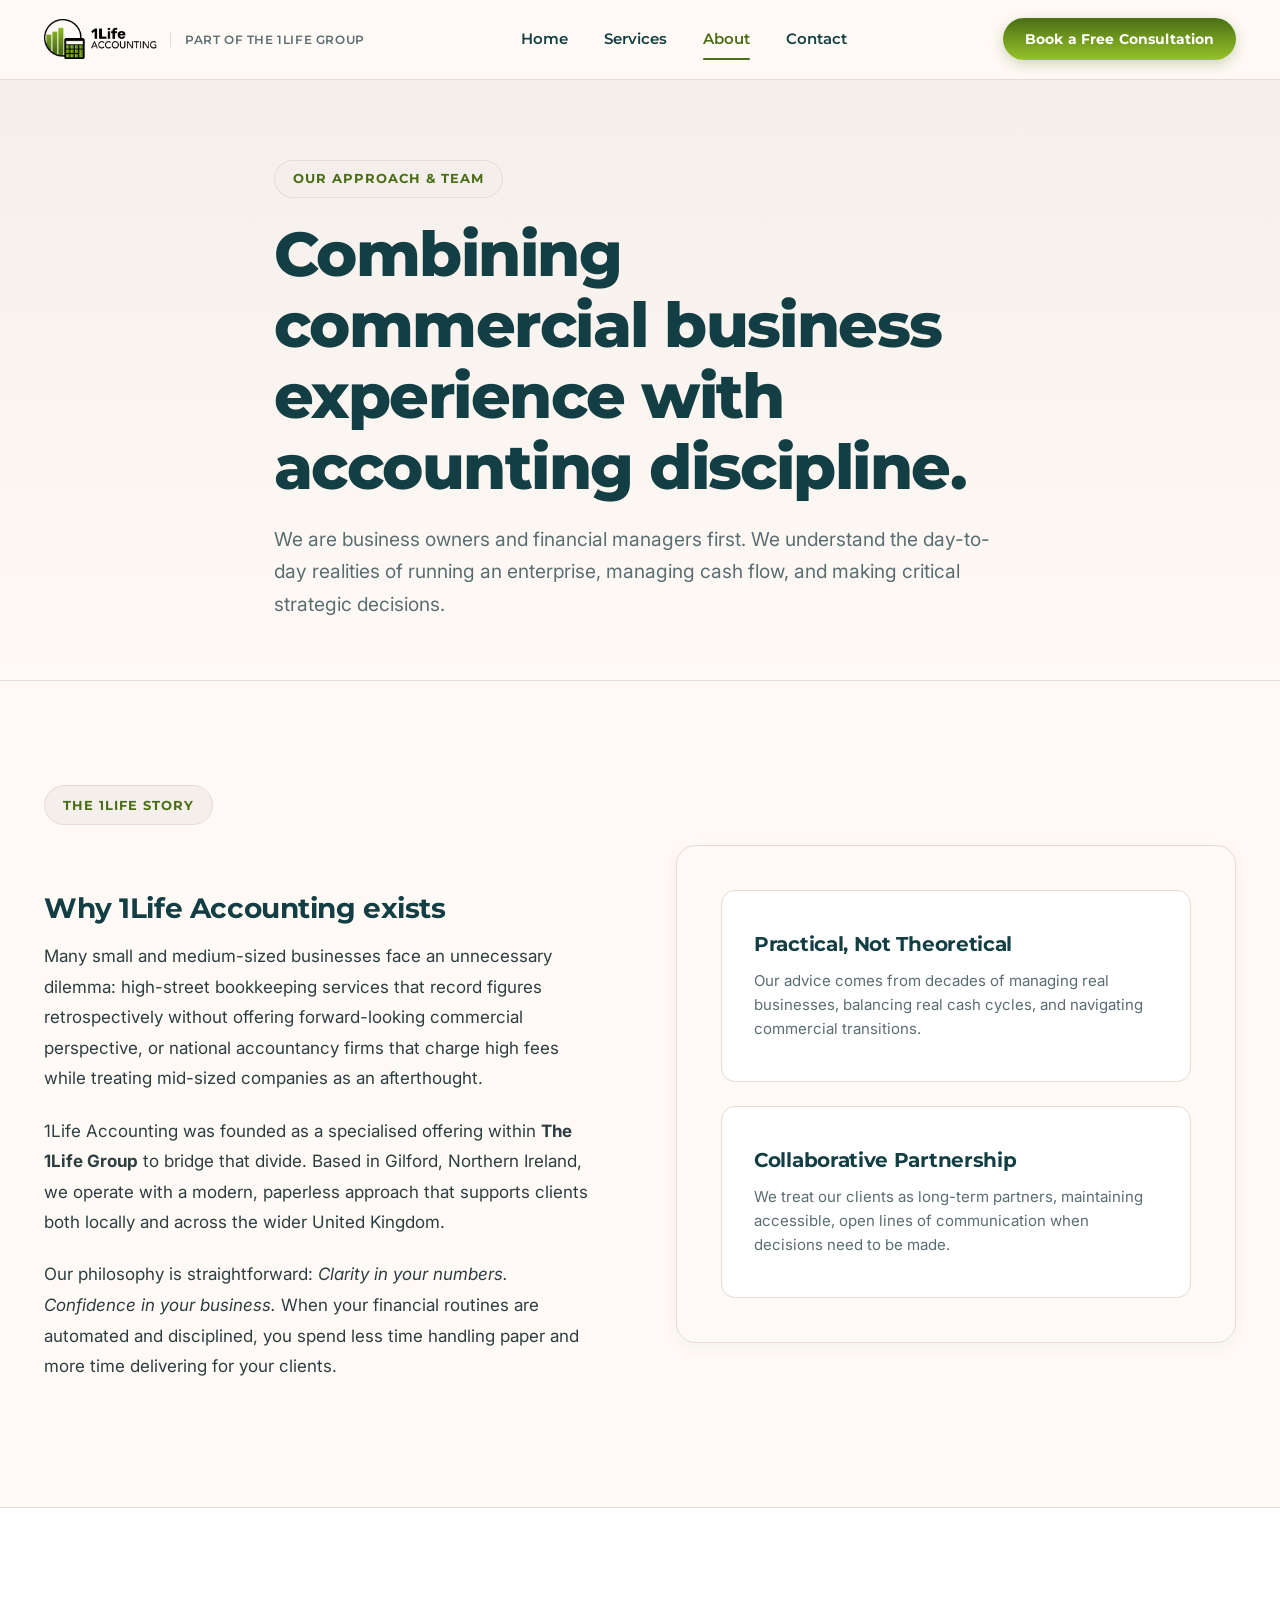
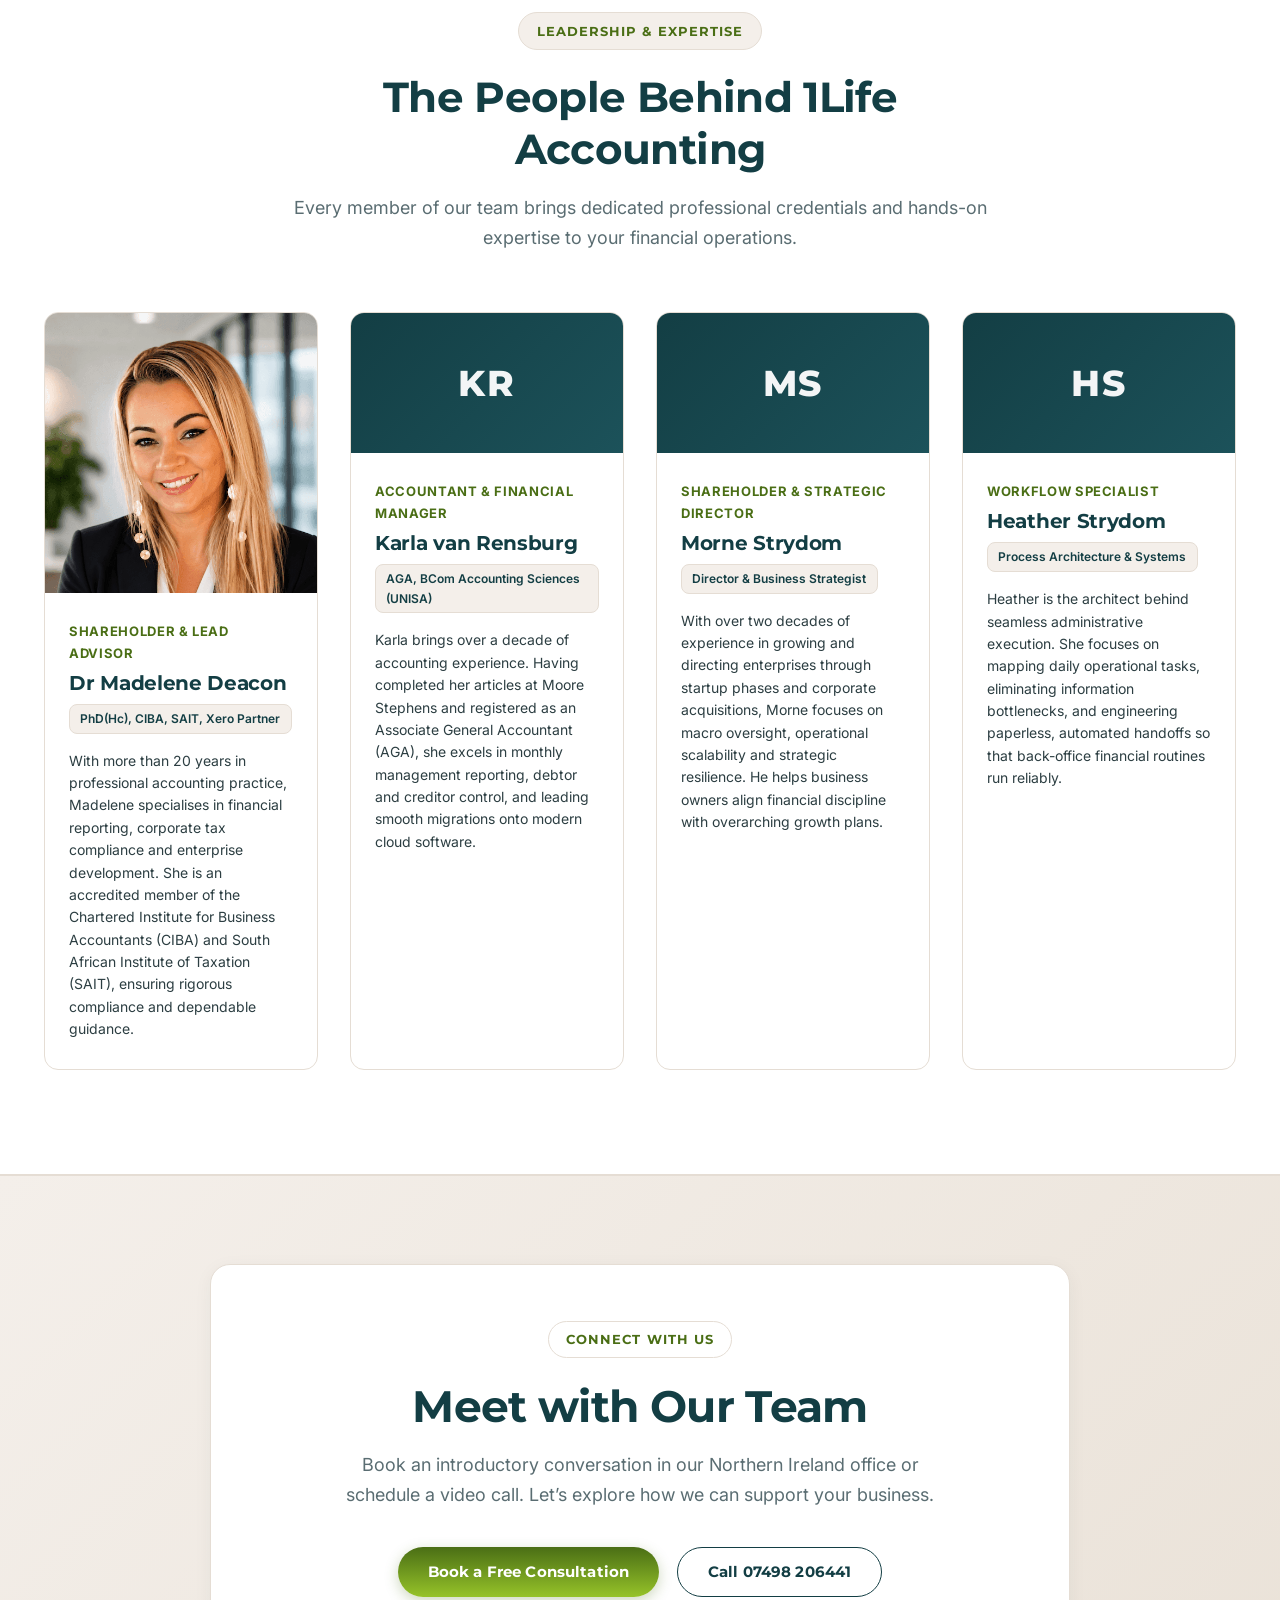
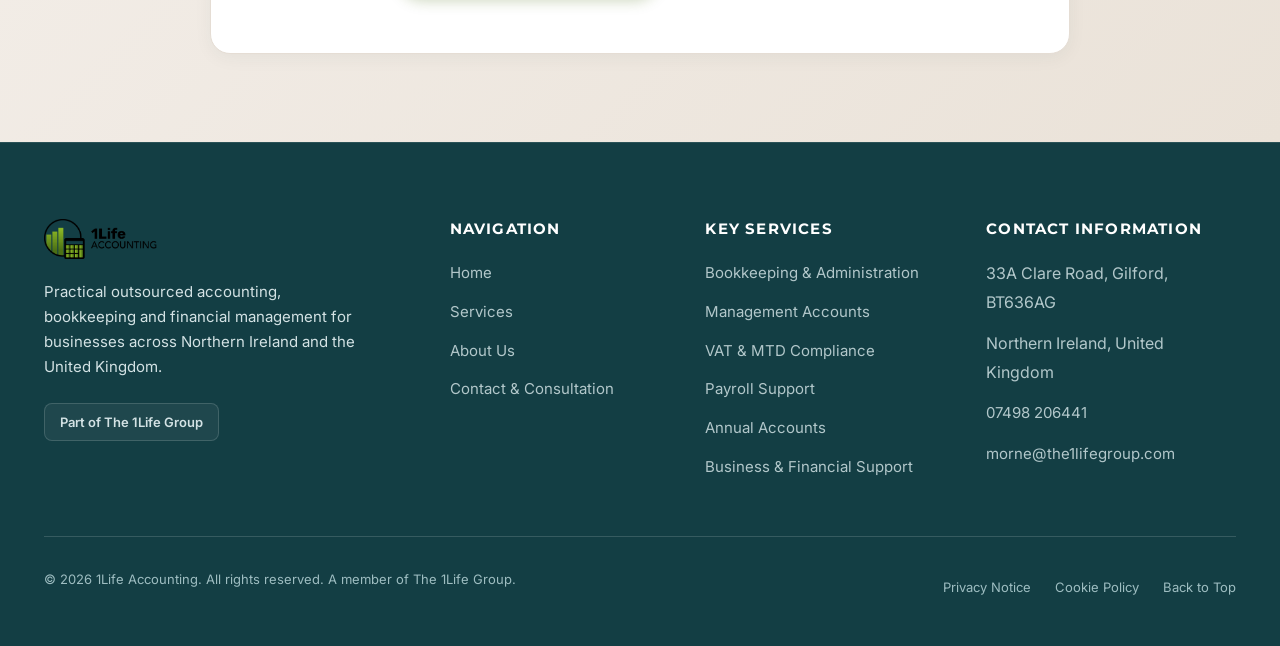
==== about/index.html @ 9b8c5480 "Align brand identity with The 1Life Group parent design Co-authored-by: rynomster <6912789+rynomster" ====
<!DOCTYPE html>
<html lang="en-GB">
<head>
  <meta charset="UTF-8">
  <meta name="viewport" content="width=device-width, initial-scale=1.0">
  <title>About Us | 1Life Accounting | Experienced UK Financial Advisors</title>
  <meta name="description" content="Meet the experienced team behind 1Life Accounting. Combining commercial leadership, rigorous accounting discipline, and workflow systems to help UK businesses thrive.">
  <link rel="canonical" href="https://1lifeaccounting.com/about/">

  <meta property="og:type" content="website">
  <meta property="og:url" content="https://1lifeaccounting.com/about/">
  <meta property="og:title" content="About Us | 1Life Accounting">
  <meta property="og:description" content="Meet the team combining practical commercial experience with disciplined accounting standards.">
  <meta property="og:image" content="https://1lifeaccounting.com/assets/images/logo.png">

  <link rel="preconnect" href="https://fonts.googleapis.com">
  <link rel="preconnect" href="https://fonts.gstatic.com" crossorigin>
  <link href="https://fonts.googleapis.com/css2?family=Inter:wght@400;500;600;700&family=Montserrat:wght@600;700;800&display=swap" rel="stylesheet">

  <link rel="stylesheet" href="../css/style.css">
  <link rel="icon" type="image/png" href="../assets/images/logo.png">
</head>
<body>

  <header class="site-header">
    <div class="container nav-container">
      <a href="../" class="brand-link" aria-label="1Life Accounting - Home">
        <img src="../assets/images/logo.png" alt="1Life Accounting Logo" class="brand-logo-img">
        <span class="brand-relationship">Part of The 1Life Group</span>
      </a>

      <nav class="nav-menu" id="primary-nav" aria-label="Main Navigation">
        <a href="../" class="nav-link">Home</a>
        <a href="../services/" class="nav-link">Services</a>
        <a href="./" class="nav-link active">About</a>
        <a href="../contact/" class="nav-link">Contact</a>
      </nav>

      <div class="nav-actions">
        <a href="../contact/" class="btn btn-primary btn-sm cta-track" data-cta="header-book">Book a Free Consultation</a>
        <button class="menu-toggle" id="menu-toggle" aria-label="Toggle navigation menu" aria-expanded="false" aria-controls="primary-nav">
          <svg fill="none" stroke="currentColor" viewBox="0 0 24 24" aria-hidden="true">
            <path stroke-linecap="round" stroke-linejoin="round" stroke-width="2" d="M4 6h16M4 12h16M4 18h16" />
          </svg>
        </button>
      </div>
    </div>
  </header>

  <main id="main-content">
    <section class="page-hero">
      <div class="container page-hero-content">
        <div class="eyebrow">Our Approach & Team</div>
        <h1>Combining commercial business experience with accounting discipline.</h1>
        <p>
          We are business owners and financial managers first. We understand the day-to-day realities of running an enterprise, managing cash flow, and making critical strategic decisions.
        </p>
      </div>
    </section>

    <!-- Narrative Section -->
    <section class="section">
      <div class="container">
        <div class="editorial-grid">
          <div class="prose">
            <div class="eyebrow">The 1Life Story</div>
            <h2>Why 1Life Accounting exists</h2>
            <p>
              Many small and medium-sized businesses face an unnecessary dilemma: high-street bookkeeping services that record figures retrospectively without offering forward-looking commercial perspective, or national accountancy firms that charge high fees while treating mid-sized companies as an afterthought.
            </p>
            <p>
              1Life Accounting was founded as a specialised offering within <strong>The 1Life Group</strong> to bridge that divide. Based in Gilford, Northern Ireland, we operate with a modern, paperless approach that supports clients both locally and across the wider United Kingdom.
            </p>
            <p>
              Our philosophy is straightforward: <em>Clarity in your numbers. Confidence in your business.</em> When your financial routines are automated and disciplined, you spend less time handling paper and more time delivering for your clients.
            </p>
          </div>

          <div class="editorial-visual">
            <div class="step-card" style="margin-bottom: 1.5rem;">
              <h3>Practical, Not Theoretical</h3>
              <p>Our advice comes from decades of managing real businesses, balancing real cash cycles, and navigating commercial transitions.</p>
            </div>
            <div class="step-card">
              <h3>Collaborative Partnership</h3>
              <p>We treat our clients as long-term partners, maintaining accessible, open lines of communication when decisions need to be made.</p>
            </div>
          </div>
        </div>
      </div>
    </section>

    <!-- Full Team Section -->
    <section class="section section-alt" id="team-full">
      <div class="container">
        <div class="section-header">
          <div class="eyebrow">Leadership & Expertise</div>
          <h2 class="section-title">The People Behind 1Life Accounting</h2>
          <p class="section-subtitle">
            Every member of our team brings dedicated professional credentials and hands-on expertise to your financial operations.
          </p>
        </div>

        <div class="team-grid-four">
          <!-- Madelene Deacon -->
          <div class="team-profile-card">
            <div class="team-image-container">
              <img src="../assets/images/madelene-deacon.png" alt="Dr Madelene Deacon portrait">
            </div>
            <div class="team-card-body">
              <span class="team-member-role">Shareholder & Lead Advisor</span>
              <h3 class="team-member-name">Dr Madelene Deacon</h3>
              <span class="team-member-creds">PhD(Hc), CIBA, SAIT, Xero Partner</span>
              <p class="team-member-bio">
                With more than 20 years in professional accounting practice, Madelene specialises in financial reporting, corporate tax compliance and enterprise development. She is an accredited member of the Chartered Institute for Business Accountants (CIBA) and South African Institute of Taxation (SAIT), ensuring rigorous compliance and dependable guidance.
              </p>
            </div>
          </div>

          <!-- Karla van Rensburg -->
          <div class="team-profile-card">
            <div class="team-text-avatar" aria-hidden="true">
              <span class="team-avatar-initials">KR</span>
            </div>
            <div class="team-card-body">
              <span class="team-member-role">Accountant & Financial Manager</span>
              <h3 class="team-member-name">Karla van Rensburg</h3>
              <span class="team-member-creds">AGA, BCom Accounting Sciences (UNISA)</span>
              <p class="team-member-bio">
                Karla brings over a decade of accounting experience. Having completed her articles at Moore Stephens and registered as an Associate General Accountant (AGA), she excels in monthly management reporting, debtor and creditor control, and leading smooth migrations onto modern cloud software.
              </p>
            </div>
          </div>

          <!-- Morne Strydom -->
          <div class="team-profile-card">
            <div class="team-text-avatar" aria-hidden="true">
              <span class="team-avatar-initials">MS</span>
            </div>
            <div class="team-card-body">
              <span class="team-member-role">Shareholder & Strategic Director</span>
              <h3 class="team-member-name">Morne Strydom</h3>
              <span class="team-member-creds">Director & Business Strategist</span>
              <p class="team-member-bio">
                With over two decades of experience in growing and directing enterprises through startup phases and corporate acquisitions, Morne focuses on macro oversight, operational scalability and strategic resilience. He helps business owners align financial discipline with overarching growth plans.
              </p>
            </div>
          </div>

          <!-- Heather Strydom -->
          <div class="team-profile-card">
            <div class="team-text-avatar" aria-hidden="true">
              <span class="team-avatar-initials">HS</span>
            </div>
            <div class="team-card-body">
              <span class="team-member-role">Workflow Specialist</span>
              <h3 class="team-member-name">Heather Strydom</h3>
              <span class="team-member-creds">Process Architecture & Systems</span>
              <p class="team-member-bio">
                Heather is the architect behind seamless administrative execution. She focuses on mapping daily operational tasks, eliminating information bottlenecks, and engineering paperless, automated handoffs so that back-office financial routines run reliably.
              </p>
            </div>
          </div>
        </div>
      </div>
    </section>

    <!-- Conversion Section -->
    <section class="conversion-section">
      <div class="container">
        <div class="conversion-box">
          <div class="eyebrow" style="background-color: var(--color-white);">Connect With Us</div>
          <h2>Meet with Our Team</h2>
          <p>Book an introductory conversation in our Northern Ireland office or schedule a video call. Let’s explore how we can support your business.</p>
          <div class="conversion-box-actions">
            <a href="../contact/" class="btn btn-primary cta-track" data-cta="about-page-book">Book a Free Consultation</a>
            <a href="tel:07498206441" class="btn btn-outline phone-track">Call 07498 206441</a>
          </div>
        </div>
      </div>
    </section>
  </main>

  <footer class="site-footer">
    <div class="container">
      <div class="footer-grid">
        <div class="footer-brand-col">
          <img src="../assets/images/logo.png" alt="1Life Accounting Logo">
          <p>Practical outsourced accounting, bookkeeping and financial management for businesses across Northern Ireland and the United Kingdom.</p>
          <span class="footer-group-badge">Part of The 1Life Group</span>
        </div>

        <div class="footer-col">
          <h4>Navigation</h4>
          <ul class="footer-nav-list">
            <li><a href="../">Home</a></li>
            <li><a href="../services/">Services</a></li>
            <li><a href="./">About Us</a></li>
            <li><a href="../contact/">Contact & Consultation</a></li>
          </ul>
        </div>

        <div class="footer-col">
          <h4>Key Services</h4>
          <ul class="footer-nav-list">
            <li><a href="../services/#bookkeeping">Bookkeeping & Administration</a></li>
            <li><a href="../services/#management-accounts">Management Accounts</a></li>
            <li><a href="../services/#vat">VAT & MTD Compliance</a></li>
            <li><a href="../services/#payroll">Payroll Support</a></li>
            <li><a href="../services/#annual-accounts">Annual Accounts</a></li>
            <li><a href="../services/#advisory">Business & Financial Support</a></li>
          </ul>
        </div>

        <div class="footer-col">
          <h4>Contact Information</h4>
          <ul class="footer-nav-list" style="line-height: 1.8;">
            <li>33A Clare Road, Gilford, BT636AG</li>
            <li>Northern Ireland, United Kingdom</li>
            <li><a href="tel:07498206441" class="phone-track">07498 206441</a></li>
            <li><a href="mailto:morne@the1lifegroup.com" class="email-track">morne@the1lifegroup.com</a></li>
          </ul>
        </div>
      </div>

      <div class="footer-bottom-bar">
        <p>&copy; <span id="current-year"></span> 1Life Accounting. All rights reserved. A member of The 1Life Group.</p>
        <div class="footer-bottom-links">
          <a href="../privacy/">Privacy Notice</a>
          <a href="../cookies/">Cookie Policy</a>
          <a href="#main-content">Back to Top</a>
        </div>
      </div>
    </div>
  </footer>

  <script src="../js/main.js"></script>
</body>
</html>
---- css/style.css ----
/* ==========================================================================
   1Life Accounting - Official Design System & Stylesheet
   Aligned with The 1Life Group (the1lifegroup.com) Brand Family
   Visual Adjectives: Professional / Spacious / Elegant / Contemporary
   ========================================================================== */

:root {
  /* Verified Design Tokens from The 1Life Group Brand System */
  --color-deep-teal: #133E44;
  --color-primary-dark: #133E44;
  --color-green-dark: #4A6E15;
  --color-green-mid: #7A9931;
  --color-green-light: #96C329;
  --color-gold: #D49D4C;
  --color-cream: #FFFAF5;
  --color-cream-soft: #F4EFEA;
  --color-surface-white: #FFFFFF;
  --color-ink: #1A2E33;
  --color-text: #2C3E42;
  --color-muted: #5A6D72;
  --color-border: #E5DDD4;
  --color-border-dark: rgba(255, 255, 255, 0.15);
  --color-error: #B91C1C;

  /* Backward Compatibility Aliases */
  --color-primary: #133E44;
  --color-primary-hover: #0E2E33;
  --color-soft: #F4EFEA;
  --color-page: #FFFAF5;
  --color-white: #FFFFFF;

  /* Primary Button Gradient Tokens */
  --btn-grad-start: #4A6E15;
  --btn-grad-end: #96C329;
  --btn-grad-hover-start: #557E18;
  --btn-grad-hover-end: #A3D42C;

  /* Typography */
  --font-heading: 'Montserrat', -apple-system, BlinkMacSystemFont, "Segoe UI", Roboto, Helvetica, Arial, sans-serif;
  --font-body: 'Inter', -apple-system, BlinkMacSystemFont, "Segoe UI", Roboto, Helvetica, Arial, sans-serif;
  --font-editorial: 'Libre Baskerville', Georgia, serif;

  /* Sizing and Radii */
  --radius-sm: 8px;
  --radius-md: 14px;
  --radius-lg: 20px;
  --radius-pill: 30px;
  --radius-full: 9999px;

  /* Shadows (Restrained, elegant, non-SaaS) */
  --shadow-subtle: 0 2px 8px rgba(19, 62, 68, 0.04);
  --shadow-card: 0 4px 18px rgba(19, 62, 68, 0.05);
  --shadow-hover: 0 8px 24px rgba(19, 62, 68, 0.09);
  --shadow-btn: 0 4px 14px rgba(74, 110, 21, 0.28);
  --shadow-btn-hover: 0 6px 18px rgba(74, 110, 21, 0.38);

  /* Transitions */
  --transition-fast: 0.18s cubic-bezier(0.16, 1, 0.3, 1);
  --transition-normal: 0.28s cubic-bezier(0.16, 1, 0.3, 1);

  --container-max: 1240px;
}

/* ==========================================================================
   Reset & Base Elements
   ========================================================================== */

*, *::before, *::after {
  box-sizing: border-box;
  margin: 0;
  padding: 0;
}

html {
  font-family: var(--font-body);
  font-size: 16px;
  line-height: 1.65;
  color: var(--color-text);
  background-color: var(--color-cream);
  scroll-behavior: smooth;
  -webkit-font-smoothing: antialiased;
  -moz-osx-font-smoothing: grayscale;
}

@media (prefers-reduced-motion: reduce) {
  html {
    scroll-behavior: auto;
  }
  *, *::before, *::after {
    animation-duration: 0.01ms !important;
    animation-iteration-count: 1 !important;
    transition-duration: 0.01ms !important;
    scroll-behavior: auto !important;
  }
}

body {
  min-height: 100vh;
  display: flex;
  flex-direction: column;
  background-color: var(--color-cream);
  color: var(--color-text);
}

main {
  flex: 1 0 auto;
}

img {
  max-width: 100%;
  height: auto;
  display: block;
}

a {
  color: var(--color-deep-teal);
  text-decoration: none;
  transition: color var(--transition-fast), border-color var(--transition-fast);
}

a:hover {
  color: var(--color-green-dark);
}

a:focus-visible, button:focus-visible, input:focus-visible, textarea:focus-visible, select:focus-visible {
  outline: 3px solid var(--color-green-dark);
  outline-offset: 2px;
}

ul {
  list-style: none;
}

button, input, textarea, select {
  font-family: inherit;
  font-size: inherit;
  color: inherit;
}

.container {
  width: 100%;
  max-width: var(--container-max);
  margin-left: auto;
  margin-right: auto;
  padding-left: 1.5rem;
  padding-right: 1.5rem;
}

/* ==========================================================================
   Typography Hierarchy
   ========================================================================== */

h1, h2, h3, h4, h5, h6 {
  font-family: var(--font-heading);
  color: var(--color-deep-teal);
  font-weight: 700;
  line-height: 1.25;
  letter-spacing: -0.015em;
}

h1 {
  font-size: clamp(2.5rem, 5vw, 3.85rem);
  font-weight: 800;
  line-height: 1.15;
  letter-spacing: -0.025em;
}

h2 {
  font-size: clamp(1.85rem, 3.5vw, 2.65rem);
  line-height: 1.22;
}

h3 {
  font-size: 1.35rem;
  line-height: 1.3;
}

h4 {
  font-size: 1.125rem;
  line-height: 1.35;
}

p {
  margin-bottom: 1rem;
}

p:last-child {
  margin-bottom: 0;
}

.eyebrow {
  display: inline-flex;
  align-items: center;
  gap: 0.5rem;
  font-family: var(--font-heading);
  font-size: 0.8125rem;
  font-weight: 700;
  text-transform: uppercase;
  letter-spacing: 0.08em;
  color: var(--color-green-dark);
  background: var(--color-cream-soft);
  border: 1px solid var(--color-border);
  padding: 0.45rem 1.1rem;
  border-radius: var(--radius-full);
  margin-bottom: 1.35rem;
}

.section-header {
  text-align: center;
  max-width: 740px;
  margin: 0 auto 3.75rem;
}

.section-title {
  margin-bottom: 1.1rem;
}

.section-subtitle {
  font-size: 1.125rem;
  color: var(--color-muted);
  line-height: 1.65;
}

/* ==========================================================================
   Buttons & Interactive Elements (Parent Brand Treatment)
   ========================================================================== */

.btn {
  display: inline-flex;
  align-items: center;
  justify-content: center;
  gap: 0.65rem;
  font-family: var(--font-heading);
  font-weight: 700;
  font-size: 0.9375rem;
  letter-spacing: 0.01em;
  padding: 0.875rem 1.85rem;
  border-radius: var(--radius-pill);
  transition: all var(--transition-fast);
  cursor: pointer;
  border: 1.5px solid transparent;
  white-space: nowrap;
  text-decoration: none;
  min-height: 50px;
  line-height: 1;
}

/* Primary Brand Button: 1Life Signature Green Gradient Pill */
.btn-primary {
  background: linear-gradient(180deg, var(--btn-grad-start) 0%, var(--btn-grad-end) 100%);
  color: var(--color-surface-white);
  border: none;
  box-shadow: var(--shadow-btn);
}

.btn-primary:hover {
  background: linear-gradient(180deg, var(--btn-grad-hover-start) 0%, var(--btn-grad-hover-end) 100%);
  color: var(--color-surface-white);
  transform: translateY(-2px);
  box-shadow: var(--shadow-btn-hover);
}

.btn-primary:active {
  transform: translateY(0);
}

/* Secondary / Outline Button */
.btn-outline {
  background-color: transparent;
  color: var(--color-deep-teal);
  border-color: var(--color-deep-teal);
}

.btn-outline:hover {
  background-color: var(--color-deep-teal);
  color: var(--color-surface-white);
  border-color: var(--color-deep-teal);
  transform: translateY(-2px);
  box-shadow: var(--shadow-subtle);
}

.btn-sm {
  padding: 0.6rem 1.35rem;
  font-size: 0.875rem;
  min-height: 42px;
}

/* Button groups spacing rule (Ensures no touching buttons desktop/mobile) */
.hero-actions, .conversion-box-actions, .cta-actions {
  display: flex;
  align-items: center;
  gap: 1.15rem;
  flex-wrap: wrap;
}

@media (max-width: 480px) {
  .hero-actions, .conversion-box-actions, .cta-actions {
    flex-direction: column;
    align-items: stretch;
    gap: 0.85rem;
  }
  .btn {
    width: 100%;
    text-align: center;
  }
}

/* ==========================================================================
   Site Header & Navigation
   ========================================================================== */

.site-header {
  position: sticky;
  top: 0;
  z-index: 1000;
  background-color: rgba(255, 250, 245, 0.95);
  backdrop-filter: blur(12px);
  -webkit-backdrop-filter: blur(12px);
  border-bottom: 1px solid var(--color-border);
  padding: 1.15rem 0;
  transition: padding var(--transition-fast), box-shadow var(--transition-fast);
}

.site-header.scrolled {
  padding: 0.85rem 0;
  box-shadow: 0 4px 20px rgba(19, 62, 68, 0.06);
}

.nav-container {
  display: flex;
  align-items: center;
  justify-content: space-between;
  gap: 2rem;
}

.brand-link {
  display: flex;
  align-items: center;
  gap: 0.85rem;
  text-decoration: none;
  flex-shrink: 0;
}

.brand-logo-img {
  height: 40px;
  width: auto;
}

.brand-relationship {
  font-family: var(--font-heading);
  font-size: 0.75rem;
  font-weight: 600;
  color: var(--color-muted);
  border-left: 1px solid var(--color-border);
  padding-left: 0.85rem;
  line-height: 1.25;
  text-transform: uppercase;
  letter-spacing: 0.05em;
}

@media (max-width: 520px) {
  .brand-relationship {
    display: none;
  }
}

.nav-menu {
  display: flex;
  align-items: center;
  gap: 2.25rem;
}

.nav-link {
  font-family: var(--font-heading);
  font-size: 0.9375rem;
  font-weight: 600;
  color: var(--color-deep-teal);
  padding: 0.25rem 0;
  position: relative;
  transition: color var(--transition-fast);
}

.nav-link:hover, .nav-link.active {
  color: var(--color-green-dark);
}

.nav-link.active::after {
  content: "";
  position: absolute;
  bottom: -4px;
  left: 0;
  right: 0;
  height: 2px;
  background-color: var(--color-green-dark);
  border-radius: 2px;
}

.nav-actions {
  display: flex;
  align-items: center;
  gap: 1.25rem;
}

.menu-toggle {
  display: none;
  background: none;
  border: 1px solid var(--color-border);
  border-radius: var(--radius-sm);
  padding: 0.5rem;
  cursor: pointer;
  color: var(--color-deep-teal);
  min-height: 44px;
  min-width: 44px;
  align-items: center;
  justify-content: center;
}

.menu-toggle svg {
  width: 24px;
  height: 24px;
  display: block;
}

/* Mobile Nav Drawer */
@media (max-width: 860px) {
  .menu-toggle {
    display: flex;
  }
  .nav-menu {
    position: fixed;
    top: 75px;
    left: 0;
    right: 0;
    background-color: var(--color-surface-white);
    border-bottom: 1px solid var(--color-border);
    flex-direction: column;
    padding: 2rem 1.5rem;
    gap: 1.5rem;
    align-items: flex-start;
    box-shadow: 0 10px 30px rgba(19, 62, 68, 0.1);
    transform: translateY(-130%);
    opacity: 0;
    visibility: hidden;
    transition: transform var(--transition-normal), opacity var(--transition-normal), visibility var(--transition-normal);
  }
  .nav-menu.open {
    transform: translateY(0);
    opacity: 1;
    visibility: visible;
  }
  .nav-link {
    font-size: 1.125rem;
    width: 100%;
    padding: 0.5rem 0;
  }
}

/* ==========================================================================
   Hero Section (Spacious, Elegant, The 1Life Group Inspired)
   ========================================================================== */

.hero-section {
  padding: 5.5rem 0 5rem;
  background: linear-gradient(180deg, var(--color-cream-soft) 0%, var(--color-cream) 100%);
  border-bottom: 1px solid var(--color-border);
}

.hero-grid {
  display: grid;
  grid-template-columns: 1.15fr 0.85fr;
  gap: 4.5rem;
  align-items: center;
}

.hero-content {
  max-width: 620px;
}

.hero-title {
  margin-bottom: 1.35rem;
}

.hero-intro {
  font-size: 1.2rem;
  color: var(--color-text);
  line-height: 1.7;
  margin-bottom: 2.25rem;
}

.hero-actions {
  margin-bottom: 2.5rem;
}

.hero-reassurance {
  display: flex;
  align-items: center;
  gap: 1.75rem;
  flex-wrap: wrap;
  padding-top: 1.75rem;
  border-top: 1px solid var(--color-border);
}

.reassurance-item {
  display: flex;
  align-items: center;
  gap: 0.55rem;
  font-size: 0.875rem;
  color: var(--color-muted);
  font-weight: 600;
}

.reassurance-item svg {
  width: 18px;
  height: 18px;
  color: var(--color-green-dark);
  flex-shrink: 0;
}

.hero-media-wrapper {
  position: relative;
}

.hero-card {
  background: var(--color-surface-white);
  border: 1px solid var(--color-border);
  border-radius: var(--radius-lg);
  padding: 2.25rem;
  box-shadow: var(--shadow-card);
  position: relative;
  overflow: hidden;
}

.hero-media-image {
  width: 100%;
  height: 250px;
  object-fit: cover;
  border-radius: var(--radius-md);
  margin-bottom: 1.75rem;
}

.hero-card-summary {
  display: flex;
  flex-direction: column;
  gap: 1rem;
}

.hero-card-summary h3 {
  font-size: 1.25rem;
  color: var(--color-deep-teal);
}

.hero-card-summary p {
  font-size: 0.9375rem;
  color: var(--color-muted);
  line-height: 1.6;
}

.hero-card-badge {
  display: flex;
  align-items: center;
  gap: 0.85rem;
  padding-top: 1.25rem;
  border-top: 1px solid var(--color-border);
}

.hero-card-badge img {
  height: 38px;
  width: auto;
}

.hero-card-badge span {
  font-size: 0.8125rem;
  color: var(--color-muted);
  font-weight: 600;
}

@media (max-width: 980px) {
  .hero-grid {
    grid-template-columns: 1fr;
    gap: 3rem;
  }
  .hero-content {
    max-width: 100%;
  }
}

/* ==========================================================================
   Trust & Positioning Strip
   ========================================================================== */

.trust-strip {
  padding: 3.25rem 0;
  background-color: var(--color-surface-white);
  border-bottom: 1px solid var(--color-border);
}

.trust-grid {
  display: grid;
  grid-template-columns: repeat(4, 1fr);
  gap: 2.25rem;
}

.trust-pillar {
  display: flex;
  flex-direction: column;
  gap: 0.5rem;
}

.pillar-icon {
  width: 44px;
  height: 44px;
  border-radius: var(--radius-md);
  background-color: var(--color-cream-soft);
  color: var(--color-green-dark);
  display: flex;
  align-items: center;
  justify-content: center;
  margin-bottom: 0.5rem;
  border: 1px solid var(--color-border);
}

.pillar-icon svg {
  width: 22px;
  height: 22px;
}

.trust-pillar h3 {
  font-size: 1.0625rem;
  color: var(--color-deep-teal);
}

.trust-pillar p {
  font-size: 0.875rem;
  color: var(--color-muted);
  line-height: 1.55;
}

@media (max-width: 860px) {
  .trust-grid {
    grid-template-columns: repeat(2, 1fr);
    gap: 2rem 1.5rem;
  }
}

@media (max-width: 520px) {
  .trust-grid {
    grid-template-columns: 1fr;
  }
}

/* ==========================================================================
   Sections Layout & Structure
   ========================================================================== */

.section {
  padding: 6.5rem 0;
}

.section-alt {
  background-color: var(--color-surface-white);
  border-top: 1px solid var(--color-border);
  border-bottom: 1px solid var(--color-border);
}

/* ==========================================================================
   Services Grid
   ========================================================================== */

.services-grid-six {
  display: grid;
  grid-template-columns: repeat(3, 1fr);
  gap: 2.25rem;
  margin-bottom: 3.5rem;
}

.service-box {
  background: var(--color-surface-white);
  border: 1px solid var(--color-border);
  border-radius: var(--radius-md);
  padding: 2.5rem 2.25rem;
  display: flex;
  flex-direction: column;
  transition: transform var(--transition-fast), box-shadow var(--transition-fast), border-color var(--transition-fast);
}

.service-box:hover {
  transform: translateY(-3px);
  box-shadow: var(--shadow-hover);
  border-color: var(--color-green-mid);
}

.service-icon-wrap {
  width: 50px;
  height: 50px;
  border-radius: 12px;
  background-color: var(--color-cream-soft);
  color: var(--color-green-dark);
  border: 1px solid var(--color-border);
  display: flex;
  align-items: center;
  justify-content: center;
  margin-bottom: 1.5rem;
  transition: background-color var(--transition-fast), color var(--transition-fast);
}

.service-box:hover .service-icon-wrap {
  background-color: var(--color-deep-teal);
  color: var(--color-surface-white);
  border-color: var(--color-deep-teal);
}

.service-icon-wrap svg {
  width: 24px;
  height: 24px;
}

.service-box h3 {
  font-size: 1.25rem;
  margin-bottom: 0.85rem;
}

.service-box p {
  font-size: 0.9375rem;
  color: var(--color-muted);
  line-height: 1.6;
  margin-bottom: 1.35rem;
  flex-grow: 1;
}

.service-box-features {
  border-top: 1px solid var(--color-border);
  padding-top: 1.25rem;
  display: flex;
  flex-direction: column;
  gap: 0.65rem;
}

.service-box-features li {
  display: flex;
  align-items: center;
  gap: 0.65rem;
  font-size: 0.875rem;
  color: var(--color-text);
}

.service-box-features svg {
  width: 16px;
  height: 16px;
  color: var(--color-green-dark);
  flex-shrink: 0;
}

.section-cta-wrap {
  text-align: center;
  margin-top: 2.25rem;
}

@media (max-width: 980px) {
  .services-grid-six {
    grid-template-columns: repeat(2, 1fr);
  }
}

@media (max-width: 640px) {
  .services-grid-six {
    grid-template-columns: 1fr;
  }
}

/* ==========================================================================
   Editorial Feature: A Practical Human Difference
   ========================================================================== */

.editorial-section {
  padding: 6.5rem 0;
  background-color: var(--color-surface-white);
  border-top: 1px solid var(--color-border);
  border-bottom: 1px solid var(--color-border);
}

.editorial-grid {
  display: grid;
  grid-template-columns: 1fr 1fr;
  gap: 4.5rem;
  align-items: center;
}

.editorial-content h2 {
  margin-bottom: 1.5rem;
}

.editorial-content p {
  font-size: 1.0625rem;
  line-height: 1.7;
  color: var(--color-text);
  margin-bottom: 1.5rem;
}

.editorial-callout {
  background-color: var(--color-cream-soft);
  border-left: 4px solid var(--color-green-dark);
  padding: 1.5rem 1.75rem;
  border-radius: 0 var(--radius-sm) var(--radius-sm) 0;
  margin-top: 2rem;
}

.editorial-callout p {
  font-size: 0.95rem;
  color: var(--color-deep-teal);
  font-weight: 500;
  margin-bottom: 0;
}

.editorial-visual {
  background: var(--color-cream);
  border: 1px solid var(--color-border);
  border-radius: var(--radius-lg);
  padding: 2.75rem;
  box-shadow: var(--shadow-card);
}

.editorial-visual-list {
  display: flex;
  flex-direction: column;
  gap: 1.75rem;
}

.editorial-item {
  display: flex;
  align-items: flex-start;
  gap: 1.35rem;
}

.editorial-item-icon {
  width: 44px;
  height: 44px;
  border-radius: var(--radius-sm);
  background-color: var(--color-surface-white);
  border: 1px solid var(--color-border);
  color: var(--color-green-dark);
  display: flex;
  align-items: center;
  justify-content: center;
  flex-shrink: 0;
}

.editorial-item-icon svg {
  width: 22px;
  height: 22px;
}

.editorial-item-text h4 {
  font-size: 1.125rem;
  margin-bottom: 0.35rem;
  color: var(--color-deep-teal);
}

.editorial-item-text p {
  font-size: 0.875rem;
  color: var(--color-muted);
  line-height: 1.55;
}

@media (max-width: 900px) {
  .editorial-grid {
    grid-template-columns: 1fr;
    gap: 3rem;
  }
}

/* ==========================================================================
   Three-Step Process Section
   ========================================================================== */

.process-steps-grid {
  display: grid;
  grid-template-columns: repeat(3, 1fr);
  gap: 2.5rem;
  position: relative;
}

.step-card {
  background-color: var(--color-surface-white);
  border: 1px solid var(--color-border);
  border-radius: var(--radius-md);
  padding: 2.5rem 2rem;
  position: relative;
  transition: transform var(--transition-fast), box-shadow var(--transition-fast);
}

.step-card:hover {
  transform: translateY(-3px);
  box-shadow: var(--shadow-card);
}

.step-badge {
  font-family: var(--font-heading);
  font-size: 0.875rem;
  font-weight: 800;
  color: var(--color-surface-white);
  background: linear-gradient(180deg, var(--btn-grad-start) 0%, var(--btn-grad-end) 100%);
  width: 38px;
  height: 38px;
  border-radius: var(--radius-sm);
  display: flex;
  align-items: center;
  justify-content: center;
  margin-bottom: 1.5rem;
}

.step-card h3 {
  font-size: 1.25rem;
  margin-bottom: 0.75rem;
}

.step-card p {
  font-size: 0.9375rem;
  color: var(--color-muted);
  line-height: 1.6;
}

@media (max-width: 860px) {
  .process-steps-grid {
    grid-template-columns: 1fr;
    gap: 1.75rem;
  }
}

/* ==========================================================================
   Transparent Pricing Introduction
   ========================================================================== */

.pricing-panel {
  background: var(--color-surface-white);
  border: 1px solid var(--color-border);
  border-radius: var(--radius-lg);
  padding: 3.5rem;
  box-shadow: var(--shadow-card);
  display: grid;
  grid-template-columns: 1.2fr 0.8fr;
  gap: 3.5rem;
  align-items: center;
}

.pricing-panel-content h3 {
  font-size: 2.1rem;
  margin-bottom: 1rem;
}

.pricing-panel-content p {
  font-size: 1.0625rem;
  color: var(--color-text);
  line-height: 1.7;
  margin-bottom: 1.5rem;
}

.pricing-scope-points {
  display: flex;
  flex-direction: column;
  gap: 0.75rem;
  margin-bottom: 2rem;
}

.pricing-scope-points li {
  display: flex;
  align-items: center;
  gap: 0.75rem;
  font-size: 0.9375rem;
  color: var(--color-deep-teal);
}

.pricing-scope-points svg {
  width: 18px;
  height: 18px;
  color: var(--color-green-dark);
  flex-shrink: 0;
}

.pricing-quote-box {
  background-color: var(--color-cream-soft);
  border: 1px solid var(--color-border);
  border-radius: var(--radius-md);
  padding: 2.5rem 2rem;
  text-align: center;
}

.quote-label {
  font-size: 0.8125rem;
  font-weight: 700;
  text-transform: uppercase;
  letter-spacing: 0.08em;
  color: var(--color-green-dark);
  margin-bottom: 0.5rem;
}

.quote-amount {
  font-family: var(--font-heading);
  font-size: 3.25rem;
  font-weight: 800;
  color: var(--color-deep-teal);
  line-height: 1.1;
  margin-bottom: 0.5rem;
}

.quote-amount span {
  font-size: 1.25rem;
  font-weight: 500;
  color: var(--color-muted);
}

.quote-qualifier {
  font-size: 0.875rem;
  color: var(--color-muted);
  line-height: 1.5;
  margin-bottom: 1.75rem;
}

@media (max-width: 900px) {
  .pricing-panel {
    grid-template-columns: 1fr;
    padding: 2.5rem 1.75rem;
    gap: 2.5rem;
  }
}

/* ==========================================================================
   Meet the Team Section & Unverified Dignified Text Cards
   ========================================================================== */

.team-grid-four {
  display: grid;
  grid-template-columns: repeat(4, 1fr);
  gap: 2rem;
}

.team-profile-card {
  background: var(--color-surface-white);
  border: 1px solid var(--color-border);
  border-radius: var(--radius-md);
  overflow: hidden;
  display: flex;
  flex-direction: column;
  transition: transform var(--transition-fast), box-shadow var(--transition-fast);
}

.team-profile-card:hover {
  transform: translateY(-4px);
  box-shadow: var(--shadow-card);
}

.team-image-container {
  width: 100%;
  height: 280px;
  background-color: var(--color-cream-soft);
  overflow: hidden;
}

.team-image-container img {
  width: 100%;
  height: 100%;
  object-fit: cover;
  object-position: top center;
  transition: transform 0.4s ease;
}

.team-profile-card:hover .team-image-container img {
  transform: scale(1.03);
}

/* Dignified text-only profile header when photo is unverified */
.team-text-avatar {
  width: 100%;
  height: 140px;
  background: linear-gradient(135deg, var(--color-deep-teal) 0%, #1c525a 100%);
  display: flex;
  align-items: center;
  justify-content: center;
}

.team-avatar-initials {
  font-family: var(--font-heading);
  font-size: 2.25rem;
  font-weight: 800;
  color: var(--color-surface-white);
  letter-spacing: 0.05em;
  opacity: 0.95;
}

.team-card-body {
  padding: 1.75rem 1.5rem;
  display: flex;
  flex-direction: column;
  flex-grow: 1;
}

.team-member-role {
  font-size: 0.8125rem;
  font-weight: 700;
  color: var(--color-green-dark);
  text-transform: uppercase;
  letter-spacing: 0.05em;
  margin-bottom: 0.35rem;
}

.team-member-name {
  font-size: 1.25rem;
  color: var(--color-deep-teal);
  margin-bottom: 0.5rem;
}

.team-member-creds {
  display: inline-block;
  font-size: 0.75rem;
  font-weight: 600;
  color: var(--color-deep-teal);
  background-color: var(--color-cream-soft);
  border: 1px solid var(--color-border);
  padding: 0.25rem 0.65rem;
  border-radius: var(--radius-sm);
  margin-bottom: 1rem;
  align-self: flex-start;
}

.team-member-bio {
  font-size: 0.875rem;
  color: var(--color-text);
  line-height: 1.6;
}

@media (max-width: 1040px) {
  .team-grid-four {
    grid-template-columns: repeat(2, 1fr);
  }
}

@media (max-width: 580px) {
  .team-grid-four {
    grid-template-columns: 1fr;
  }
}

/* ==========================================================================
   FAQ Section
   ========================================================================== */

.faq-wrapper {
  max-width: 820px;
  margin: 0 auto;
  display: flex;
  flex-direction: column;
  gap: 1.25rem;
}

.faq-item {
  background-color: var(--color-surface-white);
  border: 1px solid var(--color-border);
  border-radius: var(--radius-md);
  overflow: hidden;
  transition: border-color var(--transition-fast);
}

.faq-item:hover {
  border-color: var(--color-green-mid);
}

.faq-trigger {
  width: 100%;
  display: flex;
  align-items: center;
  justify-content: space-between;
  gap: 1rem;
  padding: 1.35rem 1.75rem;
  background: none;
  border: none;
  cursor: pointer;
  text-align: left;
  font-family: var(--font-heading);
  font-size: 1.0625rem;
  font-weight: 700;
  color: var(--color-deep-teal);
}

.faq-trigger svg {
  width: 20px;
  height: 20px;
  color: var(--color-muted);
  transition: transform var(--transition-fast);
  flex-shrink: 0;
}

.faq-item.open .faq-trigger svg {
  transform: rotate(180deg);
  color: var(--color-green-dark);
}

.faq-content {
  padding: 0 1.75rem 1.5rem;
  font-size: 0.9375rem;
  color: var(--color-text);
  line-height: 1.7;
  display: none;
}

.faq-item.open .faq-content {
  display: block;
}

/* ==========================================================================
   Final Conversion Section
   ========================================================================== */

.conversion-section {
  padding: 5.5rem 0;
  background: linear-gradient(135deg, var(--color-cream-soft) 0%, #EAE2D8 100%);
  border-top: 1px solid var(--color-border);
}

.conversion-box {
  background-color: var(--color-surface-white);
  border: 1px solid var(--color-border);
  border-radius: var(--radius-lg);
  padding: 3.5rem;
  text-align: center;
  max-width: 860px;
  margin: 0 auto;
  box-shadow: var(--shadow-card);
}

.conversion-box h2 {
  font-size: clamp(2rem, 3.5vw, 2.75rem);
  margin-bottom: 1rem;
}

.conversion-box p {
  font-size: 1.125rem;
  color: var(--color-muted);
  max-width: 600px;
  margin: 0 auto 2.25rem;
  line-height: 1.7;
}

.conversion-box-actions {
  justify-content: center;
}

@media (max-width: 640px) {
  .conversion-box {
    padding: 2.5rem 1.5rem;
  }
}

/* ==========================================================================
   Contact & Booking Page Forms
   ========================================================================== */

.contact-layout {
  display: grid;
  grid-template-columns: 1fr 1.25fr;
  gap: 4rem;
  align-items: flex-start;
}

.contact-info-card {
  background-color: var(--color-surface-white);
  border: 1px solid var(--color-border);
  border-radius: var(--radius-lg);
  padding: 2.75rem;
  box-shadow: var(--shadow-card);
}

.contact-info-list {
  display: flex;
  flex-direction: column;
  gap: 1.85rem;
  margin-top: 2rem;
}

.contact-point {
  display: flex;
  align-items: flex-start;
  gap: 1.25rem;
}

.contact-point-icon {
  width: 44px;
  height: 44px;
  border-radius: var(--radius-sm);
  background-color: var(--color-cream-soft);
  color: var(--color-green-dark);
  border: 1px solid var(--color-border);
  display: flex;
  align-items: center;
  justify-content: center;
  flex-shrink: 0;
}

.contact-point-icon svg {
  width: 20px;
  height: 20px;
}

.contact-point-details h4 {
  font-size: 0.8125rem;
  text-transform: uppercase;
  letter-spacing: 0.08em;
  color: var(--color-muted);
  margin-bottom: 0.35rem;
}

.contact-point-details a, .contact-point-details address {
  font-style: normal;
  font-size: 1.0625rem;
  font-weight: 600;
  color: var(--color-deep-teal);
  line-height: 1.5;
}

.form-card {
  background-color: var(--color-surface-white);
  border: 1px solid var(--color-border);
  border-radius: var(--radius-lg);
  padding: 3rem;
  box-shadow: var(--shadow-card);
}

.form-card h2 {
  font-size: 1.75rem;
  margin-bottom: 0.5rem;
}

.form-card > p {
  color: var(--color-muted);
  margin-bottom: 2rem;
}

.form-row {
  display: grid;
  grid-template-columns: 1fr 1fr;
  gap: 1.25rem;
}

.form-group {
  margin-bottom: 1.35rem;
}

label {
  display: block;
  font-size: 0.875rem;
  font-weight: 600;
  color: var(--color-deep-teal);
  margin-bottom: 0.5rem;
}

.required-star {
  color: var(--color-error);
}

input, textarea, select {
  width: 100%;
  background-color: var(--color-cream);
  border: 1px solid var(--color-border);
  border-radius: var(--radius-sm);
  padding: 0.85rem 1.1rem;
  font-size: 0.9375rem;
  color: var(--color-deep-teal);
  outline: none;
  transition: border-color var(--transition-fast), box-shadow var(--transition-fast);
}

input:focus, textarea:focus, select:focus {
  border-color: var(--color-green-dark);
  box-shadow: 0 0 0 3px rgba(74, 110, 21, 0.15);
  background-color: var(--color-surface-white);
}

textarea {
  min-height: 120px;
  resize: vertical;
}

.field-error-msg {
  display: none;
  font-size: 0.8125rem;
  color: var(--color-error);
  margin-top: 0.35rem;
}

.form-group.has-error input, .form-group.has-error textarea, .form-group.has-error select {
  border-color: var(--color-error);
}

.form-group.has-error .field-error-msg {
  display: block;
}

.privacy-disclosure {
  font-size: 0.8125rem;
  color: var(--color-muted);
  line-height: 1.5;
  margin-top: 1rem;
}

.privacy-disclosure a {
  text-decoration: underline;
}

.form-success-banner {
  display: none;
  background-color: var(--color-cream-soft);
  border: 1.5px solid var(--color-green-dark);
  border-radius: var(--radius-md);
  padding: 1.75rem;
  text-align: center;
  margin-top: 1.5rem;
}

.form-success-banner h3 {
  font-size: 1.25rem;
  color: var(--color-deep-teal);
  margin-bottom: 0.5rem;
}

.form-success-banner p {
  font-size: 0.9375rem;
  color: var(--color-text);
  margin-bottom: 0;
}

@media (max-width: 900px) {
  .contact-layout {
    grid-template-columns: 1fr;
    gap: 3rem;
  }
  .form-card {
    padding: 2rem 1.5rem;
  }
}

@media (max-width: 600px) {
  .form-row {
    grid-template-columns: 1fr;
  }
}

/* ==========================================================================
   Dark Footer Panel (Parent Brand Deep Teal)
   ========================================================================== */

.site-footer {
  background-color: var(--color-deep-teal);
  color: #B2C7CA;
  padding: 4.75rem 0 2.5rem;
  border-top: 1px solid rgba(255, 255, 255, 0.1);
}

.footer-grid {
  display: grid;
  grid-template-columns: 1.4fr 0.8fr 0.9fr 1fr;
  gap: 3.5rem;
  margin-bottom: 3.5rem;
}

.footer-brand-col img {
  height: 40px;
  width: auto;
  margin-bottom: 1.35rem;
}

.footer-brand-col p {
  font-size: 0.9375rem;
  color: #D3E2E4;
  line-height: 1.65;
  margin-bottom: 1.5rem;
  max-width: 320px;
}

.footer-group-badge {
  display: inline-block;
  font-size: 0.8125rem;
  font-weight: 600;
  color: #D3E2E4;
  border: 1px solid var(--color-border-dark);
  padding: 0.45rem 0.95rem;
  border-radius: var(--radius-sm);
  background-color: rgba(255, 255, 255, 0.05);
}

.footer-col h4 {
  font-size: 0.9375rem;
  color: var(--color-surface-white);
  text-transform: uppercase;
  letter-spacing: 0.08em;
  margin-bottom: 1.25rem;
}

.footer-nav-list {
  display: flex;
  flex-direction: column;
  gap: 0.75rem;
}

.footer-nav-list a {
  color: #B2C7CA;
  font-size: 0.9375rem;
  transition: color var(--transition-fast);
}

.footer-nav-list a:hover {
  color: var(--color-surface-white);
}

.footer-bottom-bar {
  border-top: 1px solid var(--color-border-dark);
  padding-top: 2rem;
  display: flex;
  align-items: center;
  justify-content: space-between;
  flex-wrap: wrap;
  gap: 1.25rem;
  font-size: 0.8125rem;
  color: #9EBDC1;
}

.footer-bottom-links {
  display: flex;
  align-items: center;
  gap: 1.5rem;
}

.footer-bottom-links a {
  color: #9EBDC1;
}

.footer-bottom-links a:hover {
  color: var(--color-surface-white);
}

@media (max-width: 980px) {
  .footer-grid {
    grid-template-columns: repeat(2, 1fr);
    gap: 3rem 2rem;
  }
}

@media (max-width: 580px) {
  .footer-grid {
    grid-template-columns: 1fr;
    gap: 2.5rem;
  }
  .footer-bottom-bar {
    flex-direction: column;
    align-items: flex-start;
  }
}

/* ==========================================================================
   Static Editorial / Content Pages (About, Services, Privacy, Cookies)
   ========================================================================== */

.page-hero {
  padding: 5rem 0 3.75rem;
  background: linear-gradient(180deg, var(--color-cream-soft) 0%, var(--color-cream) 100%);
  border-bottom: 1px solid var(--color-border);
}

.page-hero-content {
  max-width: 780px;
}

.page-hero-content h1 {
  margin-bottom: 1.25rem;
}

.page-hero-content p {
  font-size: 1.2rem;
  color: var(--color-muted);
  line-height: 1.7;
}

.prose {
  font-size: 1.0625rem;
  line-height: 1.8;
  color: var(--color-text);
  max-width: 820px;
}

.prose h2 {
  font-size: 1.75rem;
  margin-top: 2.75rem;
  margin-bottom: 1rem;
}

.prose h3 {
  font-size: 1.35rem;
  margin-top: 2rem;
  margin-bottom: 0.75rem;
}

.prose p {
  margin-bottom: 1.35rem;
}

.prose ul, .prose ol {
  margin-bottom: 1.5rem;
  padding-left: 1.5rem;
}

.prose ul {
  list-style: disc;
}

.prose ol {
  list-style: decimal;
}

.prose li {
  margin-bottom: 0.5rem;
}
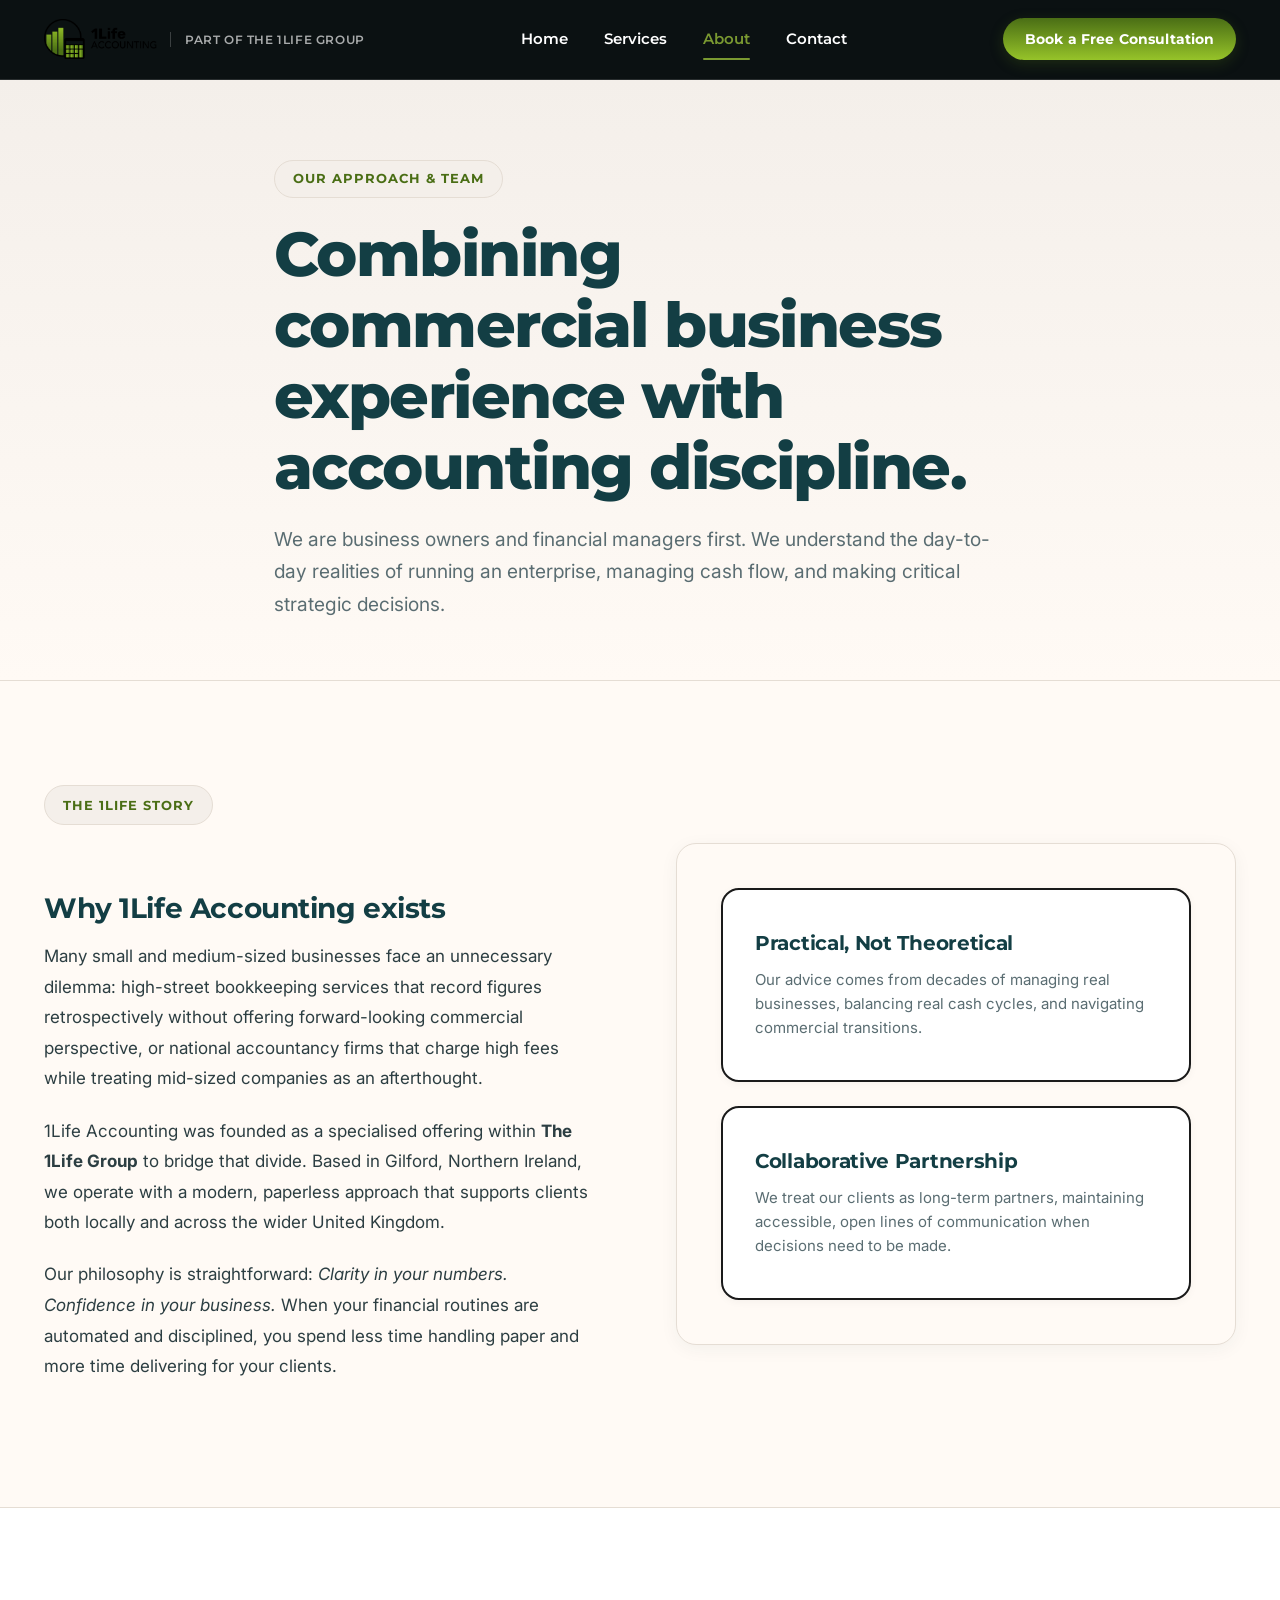
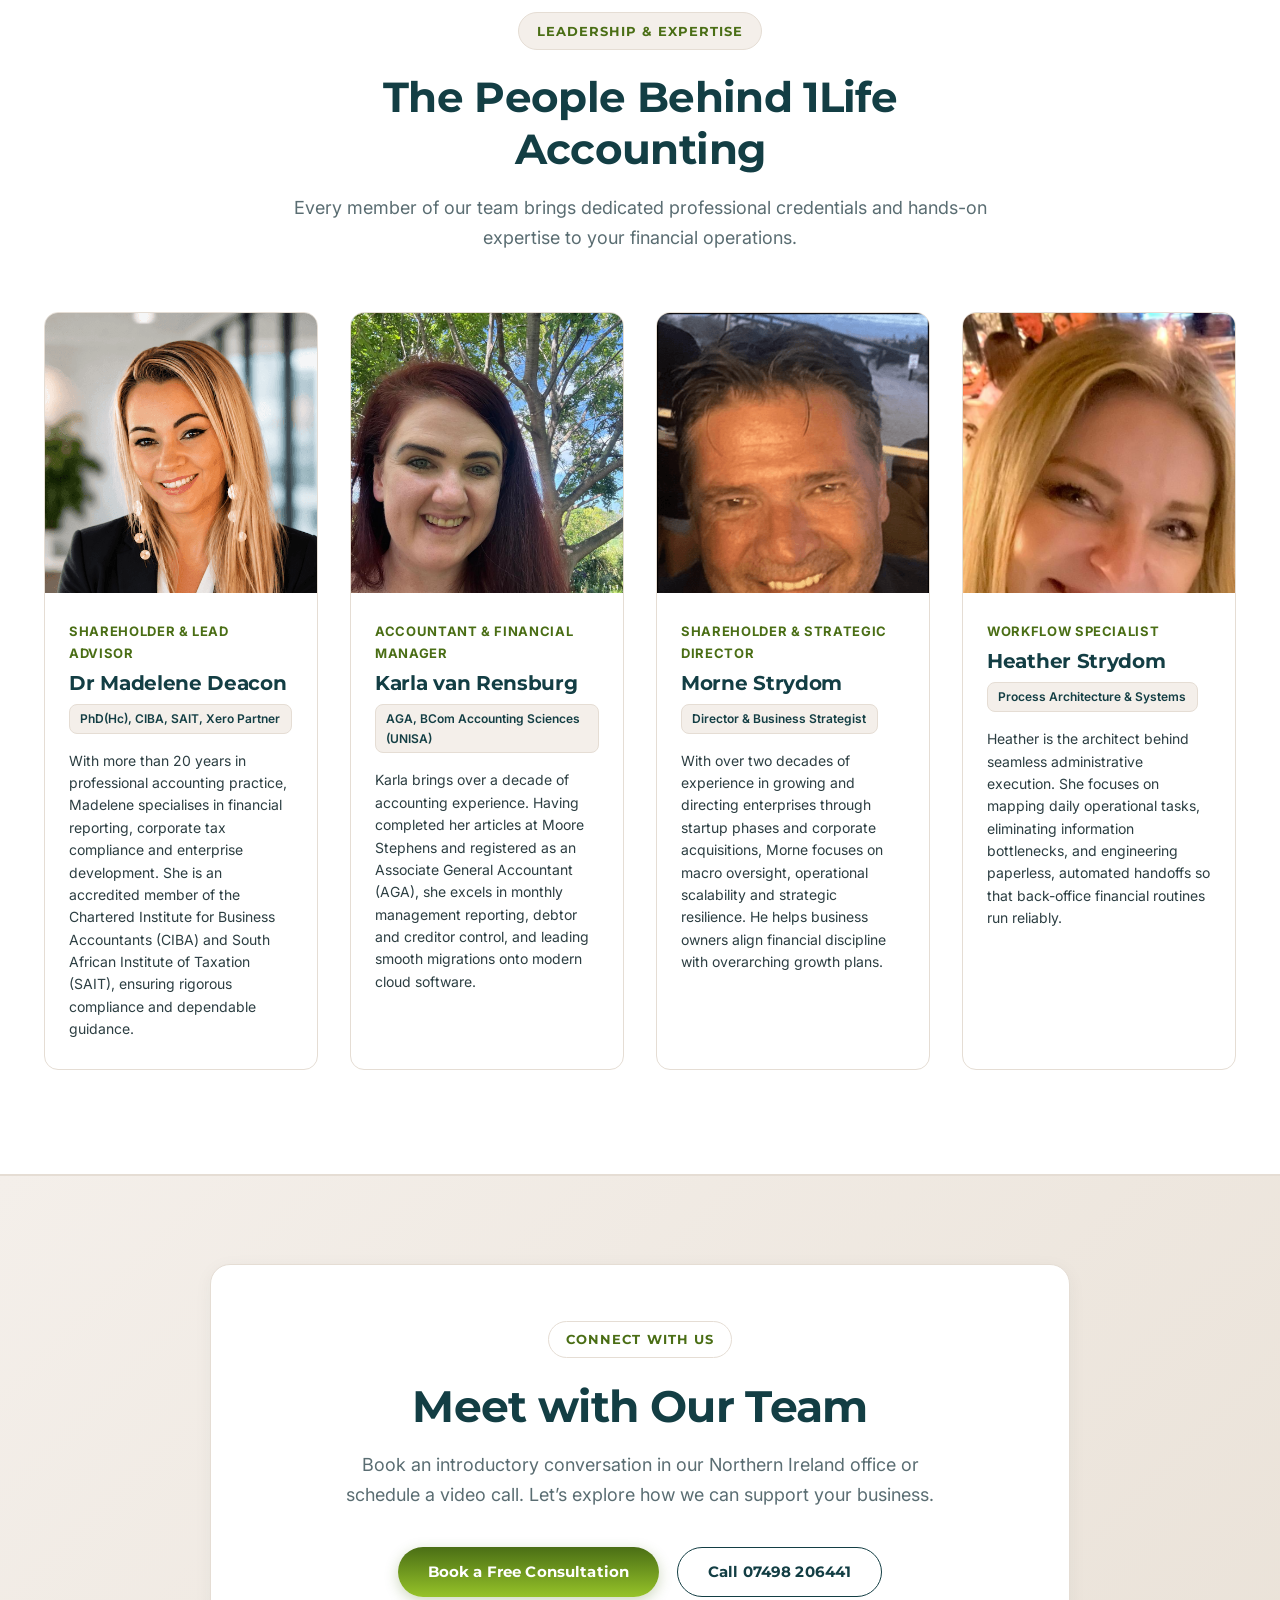
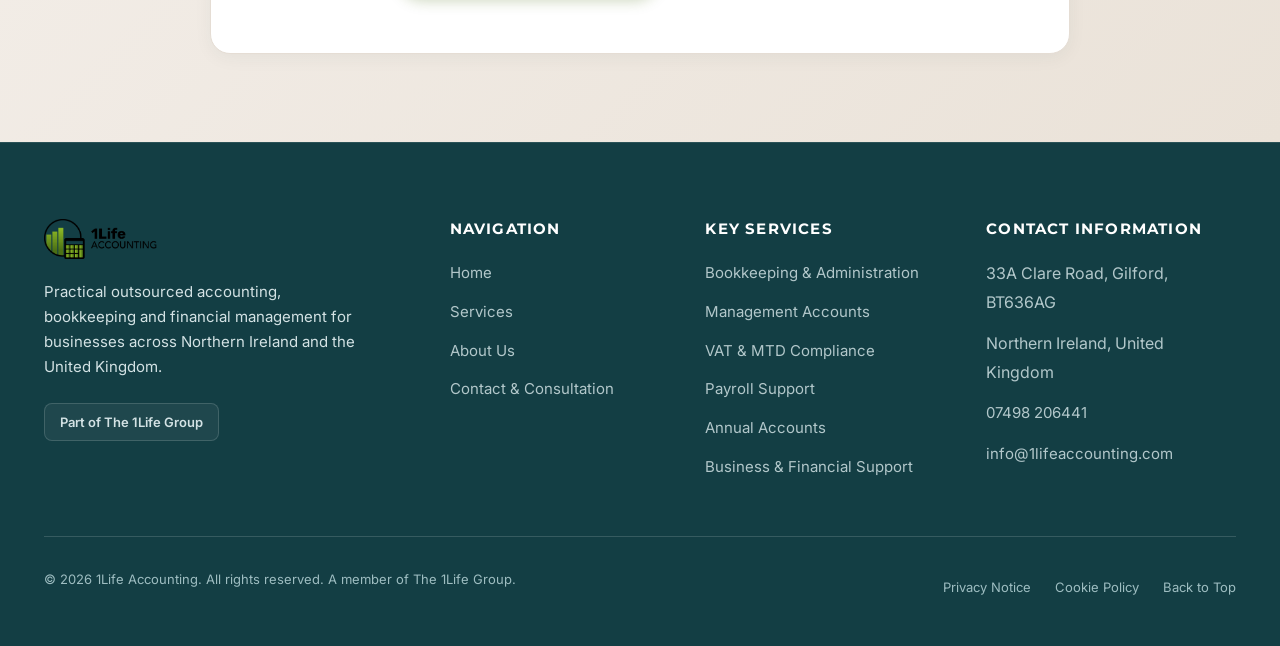
==== commit 95d74b1c: "Align brand styling, team portraits and hero with 1Life Group - Route all site emails to info@1lifea" ====
--- a/about/index.html
+++ b/about/index.html
@@ -18,7 +18,14 @@
   <link href="https://fonts.googleapis.com/css2?family=Inter:wght@400;500;600;700&family=Montserrat:wght@600;700;800&display=swap" rel="stylesheet">
 
   <link rel="stylesheet" href="../css/style.css">
-  <link rel="icon" type="image/png" href="../assets/images/logo.png">
+
+  <!-- Favicon Suite -->
+  <link rel="icon" type="image/x-icon" href="../assets/images/favicon.ico">
+  <link rel="icon" type="image/png" sizes="32x32" href="../assets/images/favicon-32x32.png">
+  <link rel="icon" type="image/png" sizes="16x16" href="../assets/images/favicon-16x16.png">
+  <link rel="apple-touch-icon" sizes="180x180" href="../assets/images/apple-touch-icon.png">
+  <link rel="manifest" href="../site.webmanifest">
+  <meta name="theme-color" content="#172B32">
 </head>
 <body>
 
@@ -119,8 +126,8 @@
 
           <!-- Karla van Rensburg -->
           <div class="team-profile-card">
-            <div class="team-text-avatar" aria-hidden="true">
-              <span class="team-avatar-initials">KR</span>
+            <div class="team-image-container">
+              <img src="../assets/images/karla-van-rensburg.jpg" alt="Karla van Rensburg - Accountant & Financial Manager">
             </div>
             <div class="team-card-body">
               <span class="team-member-role">Accountant & Financial Manager</span>
@@ -134,8 +141,8 @@
 
           <!-- Morne Strydom -->
           <div class="team-profile-card">
-            <div class="team-text-avatar" aria-hidden="true">
-              <span class="team-avatar-initials">MS</span>
+            <div class="team-image-container">
+              <img src="../assets/images/morne-strydom.jpg" alt="Morne Strydom - Shareholder & Strategic Director">
             </div>
             <div class="team-card-body">
               <span class="team-member-role">Shareholder & Strategic Director</span>
@@ -149,8 +156,8 @@
 
           <!-- Heather Strydom -->
           <div class="team-profile-card">
-            <div class="team-text-avatar" aria-hidden="true">
-              <span class="team-avatar-initials">HS</span>
+            <div class="team-image-container">
+              <img src="../assets/images/heather-strydom.jpg" alt="Heather Strydom - Workflow Specialist">
             </div>
             <div class="team-card-body">
               <span class="team-member-role">Workflow Specialist</span>
@@ -218,7 +225,7 @@
             <li>33A Clare Road, Gilford, BT636AG</li>
             <li>Northern Ireland, United Kingdom</li>
             <li><a href="tel:07498206441" class="phone-track">07498 206441</a></li>
-            <li><a href="mailto:morne@the1lifegroup.com" class="email-track">morne@the1lifegroup.com</a></li>
+            <li><a href="mailto:info@1lifeaccounting.com" class="email-track">info@1lifeaccounting.com</a></li>
           </ul>
         </div>
       </div>
--- a/css/style.css
+++ b/css/style.css
@@ -313,17 +313,15 @@
   position: sticky;
   top: 0;
   z-index: 1000;
-  background-color: rgba(255, 250, 245, 0.95);
-  backdrop-filter: blur(12px);
-  -webkit-backdrop-filter: blur(12px);
-  border-bottom: 1px solid var(--color-border);
+  background-color: #0b1112;
+  border-bottom: 1px solid rgba(255, 255, 255, 0.12);
   padding: 1.15rem 0;
-  transition: padding var(--transition-fast), box-shadow var(--transition-fast);
+  transition: padding var(--transition-fast), background-color var(--transition-fast), box-shadow var(--transition-fast);
 }
 
 .site-header.scrolled {
   padding: 0.85rem 0;
-  box-shadow: 0 4px 20px rgba(19, 62, 68, 0.06);
+  box-shadow: 0 4px 20px rgba(0, 0, 0, 0.4);
 }
 
 .nav-container {
@@ -350,8 +348,8 @@
   font-family: var(--font-heading);
   font-size: 0.75rem;
   font-weight: 600;
-  color: var(--color-muted);
-  border-left: 1px solid var(--color-border);
+  color: rgba(255, 255, 255, 0.65);
+  border-left: 1px solid rgba(255, 255, 255, 0.2);
   padding-left: 0.85rem;
   line-height: 1.25;
   text-transform: uppercase;
@@ -374,14 +372,14 @@
   font-family: var(--font-heading);
   font-size: 0.9375rem;
   font-weight: 600;
-  color: var(--color-deep-teal);
+  color: #ffffff;
   padding: 0.25rem 0;
   position: relative;
   transition: color var(--transition-fast);
 }
 
 .nav-link:hover, .nav-link.active {
-  color: var(--color-green-dark);
+  color: var(--color-green-mid);
 }
 
 .nav-link.active::after {
@@ -391,7 +389,7 @@
   left: 0;
   right: 0;
   height: 2px;
-  background-color: var(--color-green-dark);
+  background-color: var(--color-green-mid);
   border-radius: 2px;
 }
 
@@ -404,11 +402,11 @@
 .menu-toggle {
   display: none;
   background: none;
-  border: 1px solid var(--color-border);
+  border: 1px solid rgba(255, 255, 255, 0.25);
   border-radius: var(--radius-sm);
   padding: 0.5rem;
   cursor: pointer;
-  color: var(--color-deep-teal);
+  color: #ffffff;
   min-height: 44px;
   min-width: 44px;
   align-items: center;
@@ -431,13 +429,13 @@
     top: 75px;
     left: 0;
     right: 0;
-    background-color: var(--color-surface-white);
-    border-bottom: 1px solid var(--color-border);
+    background-color: #0b1112;
+    border-bottom: 1px solid rgba(255, 255, 255, 0.15);
     flex-direction: column;
     padding: 2rem 1.5rem;
     gap: 1.5rem;
     align-items: flex-start;
-    box-shadow: 0 10px 30px rgba(19, 62, 68, 0.1);
+    box-shadow: 0 10px 30px rgba(0, 0, 0, 0.5);
     transform: translateY(-130%);
     opacity: 0;
     visibility: hidden;
@@ -452,135 +450,127 @@
     font-size: 1.125rem;
     width: 100%;
     padding: 0.5rem 0;
-  }
-}
-
-/* ==========================================================================
-   Hero Section (Spacious, Elegant, The 1Life Group Inspired)
-   ========================================================================== */
-
-.hero-section {
-  padding: 5.5rem 0 5rem;
-  background: linear-gradient(180deg, var(--color-cream-soft) 0%, var(--color-cream) 100%);
+    color: #ffffff;
+  }
+}
+
+/* ==========================================================================
+   Hero Section (Full-Width Photographic Design)
+   ========================================================================== */
+
+.hero-section.hero-fullwidth {
+  position: relative;
+  min-height: 580px;
+  display: flex;
+  align-items: center;
+  background-color: #0b1112;
+  background-image: url('../assets/images/hero-bg.jpg');
+  background-size: cover;
+  background-position: center center;
+  background-repeat: no-repeat;
+  padding: 5rem 0;
   border-bottom: 1px solid var(--color-border);
-}
-
-.hero-grid {
-  display: grid;
-  grid-template-columns: 1.15fr 0.85fr;
-  gap: 4.5rem;
-  align-items: center;
-}
-
-.hero-content {
-  max-width: 620px;
-}
-
-.hero-title {
-  margin-bottom: 1.35rem;
-}
-
-.hero-intro {
-  font-size: 1.2rem;
-  color: var(--color-text);
-  line-height: 1.7;
-  margin-bottom: 2.25rem;
+  overflow: hidden;
+}
+
+.hero-fullwidth::before {
+  content: "";
+  position: absolute;
+  top: 0;
+  left: 0;
+  right: 0;
+  bottom: 0;
+  background: linear-gradient(
+    90deg,
+    rgba(11, 23, 26, 0.92) 0%,
+    rgba(11, 23, 26, 0.82) 45%,
+    rgba(11, 23, 26, 0.45) 100%
+  );
+  z-index: 1;
+}
+
+.hero-fullwidth .container {
+  position: relative;
+  z-index: 2;
+}
+
+.hero-overlay-card {
+  max-width: 680px;
+  background: rgba(11, 23, 26, 0.55);
+  backdrop-filter: blur(8px);
+  -webkit-backdrop-filter: blur(8px);
+  border: 1px solid rgba(255, 255, 255, 0.15);
+  border-radius: 20px;
+  padding: 2.75rem 2.5rem;
+  box-shadow: 0 16px 40px rgba(0, 0, 0, 0.35);
+}
+
+.hero-headline {
+  font-family: var(--font-heading);
+  font-size: clamp(2.25rem, 4.5vw, 3.4rem);
+  font-weight: 800;
+  line-height: 1.15;
+  letter-spacing: -0.025em;
+  margin-bottom: 1.25rem;
+}
+
+.headline-green {
+  color: var(--color-green-mid);
+  display: block;
+}
+
+.headline-white {
+  color: #ffffff;
+  display: block;
+}
+
+.hero-desc {
+  font-size: 1.125rem;
+  color: rgba(255, 255, 255, 0.92);
+  line-height: 1.65;
+  margin-bottom: 1rem;
+}
+
+.hero-subdesc {
+  font-size: 0.9375rem;
+  color: rgba(255, 255, 255, 0.75);
+  line-height: 1.6;
+  margin-bottom: 2rem;
 }
 
 .hero-actions {
-  margin-bottom: 2.5rem;
-}
-
-.hero-reassurance {
-  display: flex;
-  align-items: center;
-  gap: 1.75rem;
+  display: flex;
+  align-items: center;
+  gap: 1.15rem;
   flex-wrap: wrap;
-  padding-top: 1.75rem;
-  border-top: 1px solid var(--color-border);
-}
-
-.reassurance-item {
-  display: flex;
-  align-items: center;
-  gap: 0.55rem;
-  font-size: 0.875rem;
-  color: var(--color-muted);
-  font-weight: 600;
-}
-
-.reassurance-item svg {
-  width: 18px;
-  height: 18px;
-  color: var(--color-green-dark);
-  flex-shrink: 0;
-}
-
-.hero-media-wrapper {
-  position: relative;
-}
-
-.hero-card {
-  background: var(--color-surface-white);
-  border: 1px solid var(--color-border);
-  border-radius: var(--radius-lg);
-  padding: 2.25rem;
-  box-shadow: var(--shadow-card);
-  position: relative;
-  overflow: hidden;
-}
-
-.hero-media-image {
-  width: 100%;
-  height: 250px;
-  object-fit: cover;
-  border-radius: var(--radius-md);
-  margin-bottom: 1.75rem;
-}
-
-.hero-card-summary {
-  display: flex;
-  flex-direction: column;
-  gap: 1rem;
-}
-
-.hero-card-summary h3 {
-  font-size: 1.25rem;
+}
+
+.hero-fullwidth .btn-outline {
+  border-color: rgba(255, 255, 255, 0.7);
+  color: #ffffff;
+  background-color: rgba(255, 255, 255, 0.08);
+}
+
+.hero-fullwidth .btn-outline:hover,
+.hero-fullwidth .btn-outline:focus-visible {
+  border-color: #ffffff;
+  background-color: #ffffff;
   color: var(--color-deep-teal);
 }
 
-.hero-card-summary p {
-  font-size: 0.9375rem;
-  color: var(--color-muted);
-  line-height: 1.6;
-}
-
-.hero-card-badge {
-  display: flex;
-  align-items: center;
-  gap: 0.85rem;
-  padding-top: 1.25rem;
-  border-top: 1px solid var(--color-border);
-}
-
-.hero-card-badge img {
-  height: 38px;
-  width: auto;
-}
-
-.hero-card-badge span {
-  font-size: 0.8125rem;
-  color: var(--color-muted);
-  font-weight: 600;
-}
-
-@media (max-width: 980px) {
-  .hero-grid {
-    grid-template-columns: 1fr;
-    gap: 3rem;
-  }
-  .hero-content {
-    max-width: 100%;
+@media (max-width: 768px) {
+  .hero-section.hero-fullwidth {
+    min-height: auto;
+    padding: 3.5rem 0;
+  }
+
+  .hero-overlay-card {
+    padding: 2rem 1.5rem;
+    border-radius: 16px;
+  }
+
+  .hero-fullwidth::before {
+    background: rgba(11, 23, 26, 0.88);
   }
 }
 
@@ -603,36 +593,60 @@
 .trust-pillar {
   display: flex;
   flex-direction: column;
-  gap: 0.5rem;
+  align-items: center;
+  text-align: center;
+  gap: 0.875rem;
+  background-color: var(--color-surface-white);
+  border: 2px solid #1a1a1a;
+  border-radius: 18px;
+  padding: 2.25rem 1.75rem;
+  box-shadow: 0 2px 6px rgba(0, 0, 0, 0.04);
+  transition: transform 250ms ease, box-shadow 250ms ease, border-color 250ms ease, background-color 250ms ease;
+}
+
+.trust-pillar:hover,
+.trust-pillar:focus-within {
+  transform: translateY(-4px);
+  border-color: var(--color-green-mid);
+  background-color: rgba(150, 195, 41, 0.04);
+  box-shadow: 0 10px 24px rgba(74, 110, 21, 0.12);
 }
 
 .pillar-icon {
-  width: 44px;
-  height: 44px;
-  border-radius: var(--radius-md);
-  background-color: var(--color-cream-soft);
-  color: var(--color-green-dark);
+  width: 60px;
+  height: 60px;
   display: flex;
   align-items: center;
   justify-content: center;
   margin-bottom: 0.5rem;
-  border: 1px solid var(--color-border);
+  color: #1a1a1a;
+  transition: color 250ms ease, transform 250ms ease;
+}
+
+.trust-pillar:hover .pillar-icon,
+.trust-pillar:focus-within .pillar-icon {
+  color: var(--color-green-mid);
+  transform: scale(1.08);
 }
 
 .pillar-icon svg {
-  width: 22px;
-  height: 22px;
+  width: 48px;
+  height: 48px;
+  stroke-width: 1.6;
 }
 
 .trust-pillar h3 {
-  font-size: 1.0625rem;
-  color: var(--color-deep-teal);
+  font-size: 1.125rem;
+  font-weight: 700;
+  color: #1a1a1a;
+  margin: 0;
 }
 
 .trust-pillar p {
-  font-size: 0.875rem;
+  font-size: 0.9375rem;
   color: var(--color-muted);
   line-height: 1.55;
+  margin: 0;
 }
 
 @media (max-width: 860px) {
@@ -675,47 +689,50 @@
 
 .service-box {
   background: var(--color-surface-white);
-  border: 1px solid var(--color-border);
-  border-radius: var(--radius-md);
+  border: 2px solid #1a1a1a;
+  border-radius: 18px;
   padding: 2.5rem 2.25rem;
   display: flex;
   flex-direction: column;
-  transition: transform var(--transition-fast), box-shadow var(--transition-fast), border-color var(--transition-fast);
-}
-
-.service-box:hover {
-  transform: translateY(-3px);
-  box-shadow: var(--shadow-hover);
+  box-shadow: 0 2px 8px rgba(0, 0, 0, 0.04);
+  transition: transform 250ms ease, box-shadow 250ms ease, border-color 250ms ease, background-color 250ms ease;
+}
+
+.service-box:hover,
+.service-box:focus-within {
+  transform: translateY(-4px);
+  box-shadow: 0 12px 28px rgba(74, 110, 21, 0.12);
   border-color: var(--color-green-mid);
+  background-color: rgba(150, 195, 41, 0.03);
 }
 
 .service-icon-wrap {
-  width: 50px;
-  height: 50px;
-  border-radius: 12px;
-  background-color: var(--color-cream-soft);
-  color: var(--color-green-dark);
-  border: 1px solid var(--color-border);
-  display: flex;
-  align-items: center;
-  justify-content: center;
+  width: 56px;
+  height: 56px;
+  display: flex;
+  align-items: center;
+  justify-content: flex-start;
+  color: #1a1a1a;
   margin-bottom: 1.5rem;
-  transition: background-color var(--transition-fast), color var(--transition-fast);
-}
-
-.service-box:hover .service-icon-wrap {
-  background-color: var(--color-deep-teal);
-  color: var(--color-surface-white);
-  border-color: var(--color-deep-teal);
+  transition: color 250ms ease, transform 250ms ease;
+}
+
+.service-box:hover .service-icon-wrap,
+.service-box:focus-within .service-icon-wrap {
+  color: var(--color-green-mid);
+  transform: scale(1.06);
 }
 
 .service-icon-wrap svg {
-  width: 24px;
-  height: 24px;
+  width: 48px;
+  height: 48px;
+  stroke-width: 1.6;
 }
 
 .service-box h3 {
   font-size: 1.25rem;
+  font-weight: 700;
+  color: #1a1a1a;
   margin-bottom: 0.85rem;
 }
 
@@ -881,16 +898,20 @@
 
 .step-card {
   background-color: var(--color-surface-white);
-  border: 1px solid var(--color-border);
-  border-radius: var(--radius-md);
+  border: 2px solid #1a1a1a;
+  border-radius: 18px;
   padding: 2.5rem 2rem;
   position: relative;
-  transition: transform var(--transition-fast), box-shadow var(--transition-fast);
-}
-
-.step-card:hover {
-  transform: translateY(-3px);
-  box-shadow: var(--shadow-card);
+  box-shadow: 0 2px 8px rgba(0, 0, 0, 0.04);
+  transition: transform 250ms ease, box-shadow 250ms ease, border-color 250ms ease, background-color 250ms ease;
+}
+
+.step-card:hover,
+.step-card:focus-within {
+  transform: translateY(-4px);
+  border-color: var(--color-green-mid);
+  background-color: rgba(150, 195, 41, 0.03);
+  box-shadow: 0 12px 28px rgba(74, 110, 21, 0.12);
 }
 
 .step-badge {
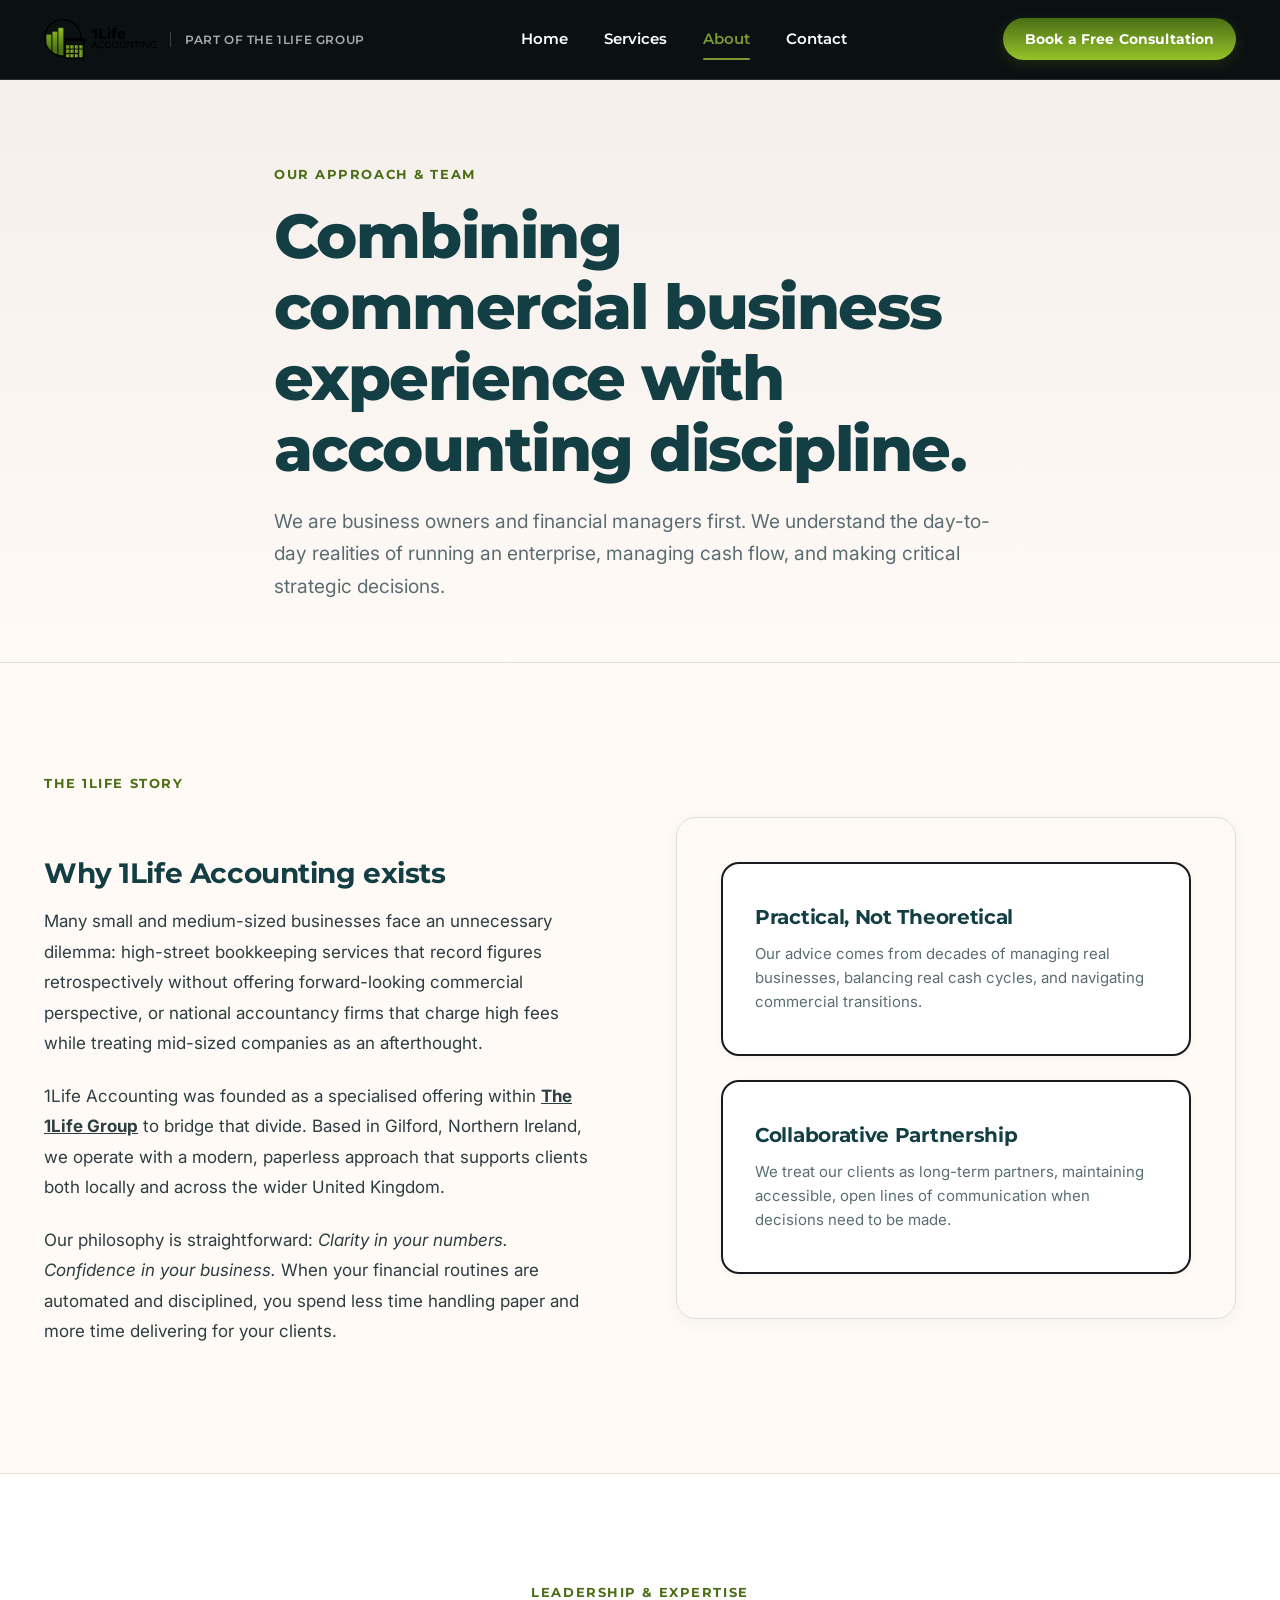
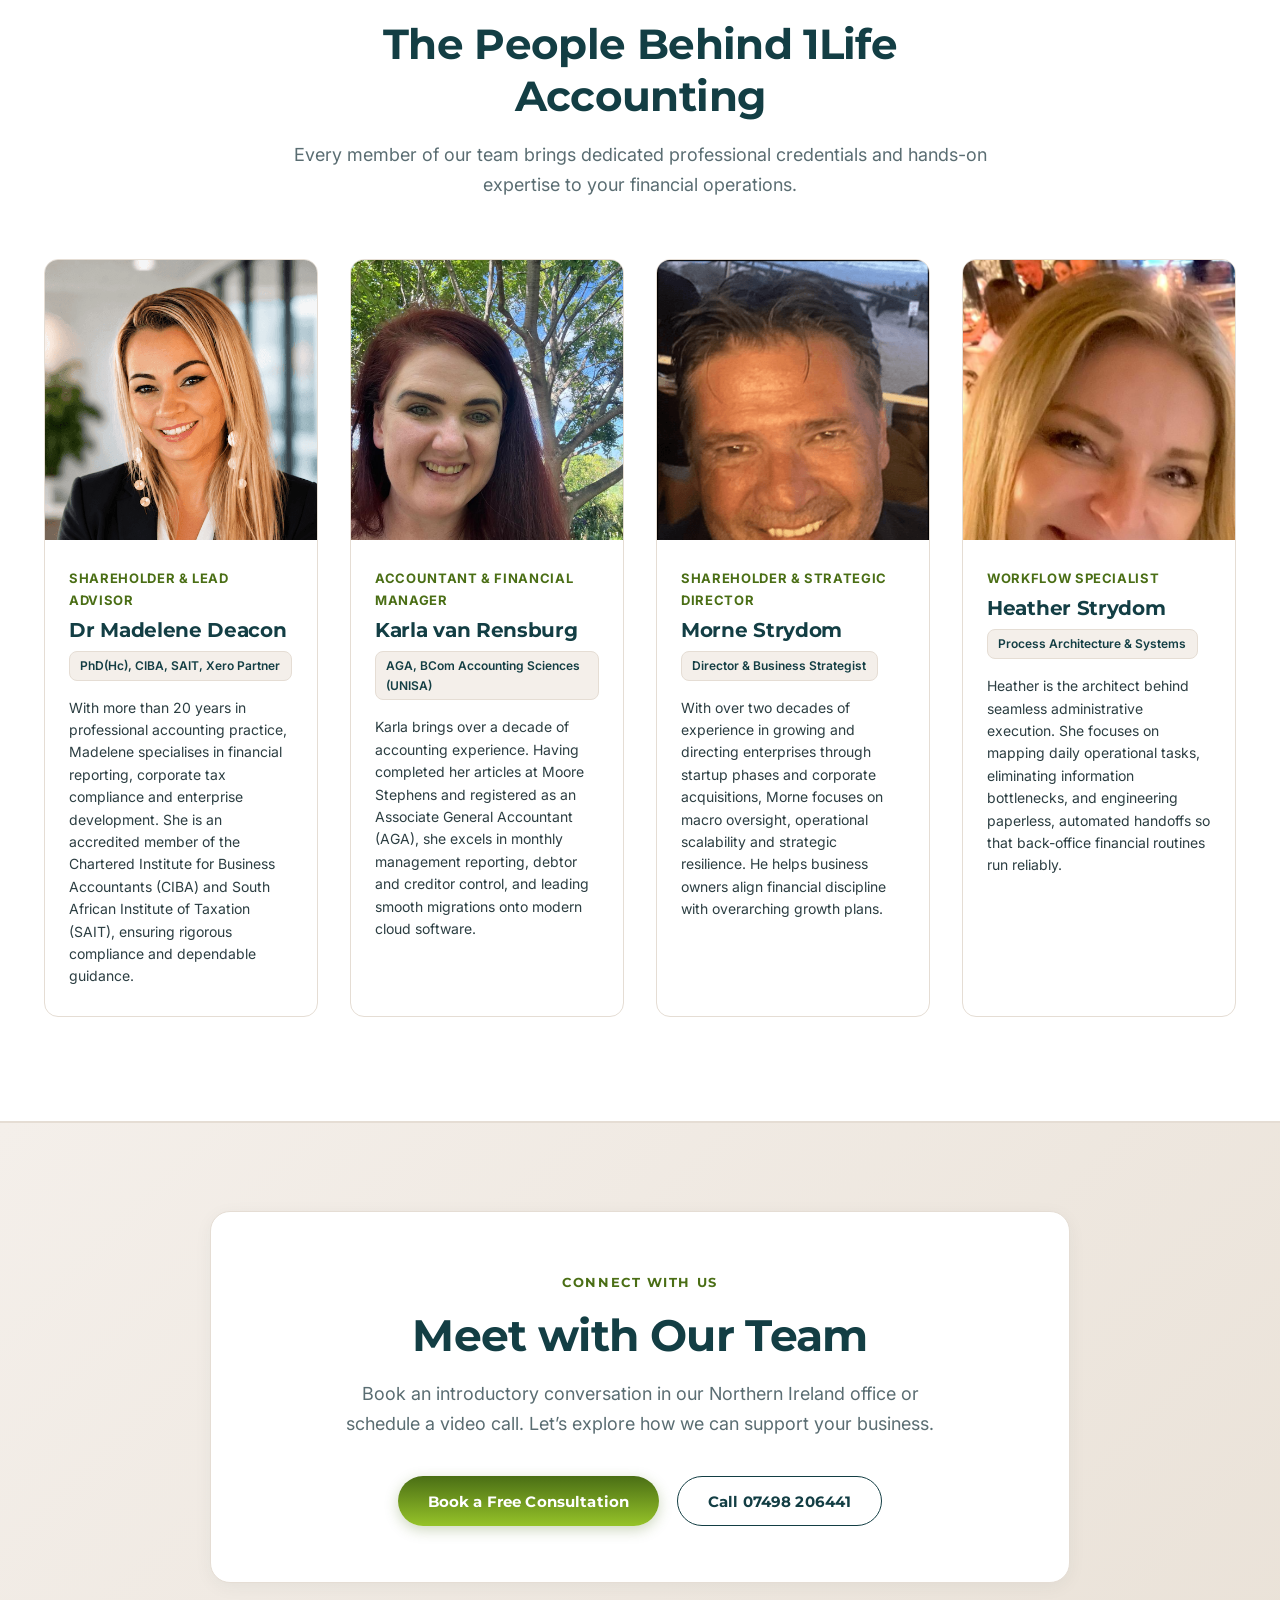
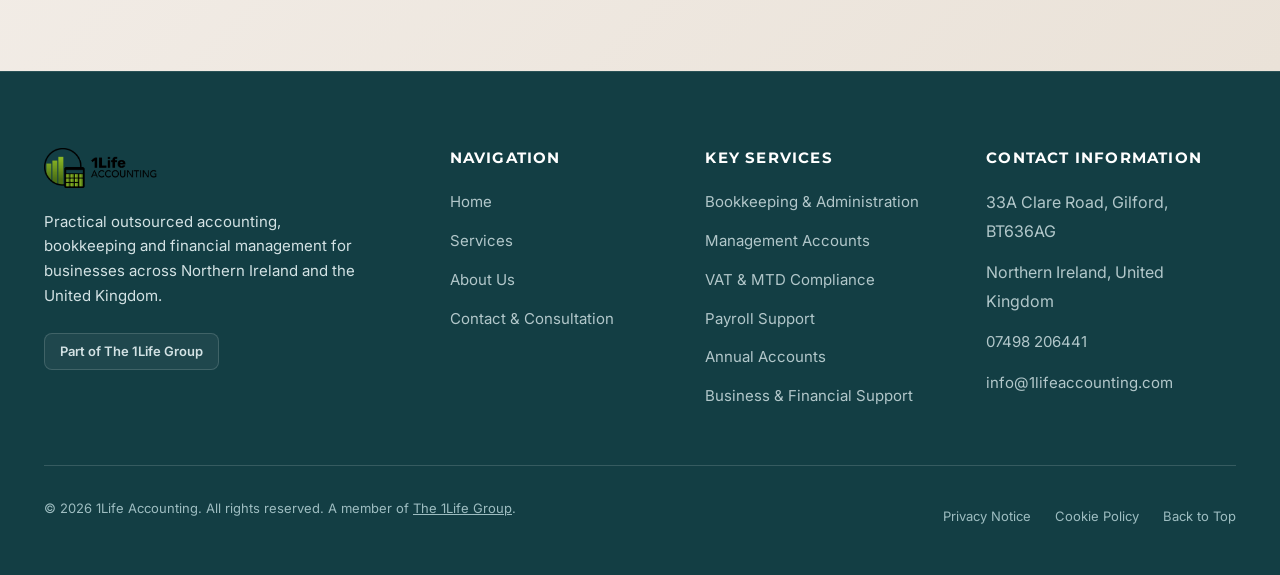
==== commit c0d96b20: "Refine branding, cards, hero, and team photos - Route all email touchpoints to info@1lifeaccounting." ====
--- a/about/index.html
+++ b/about/index.html
@@ -31,10 +31,12 @@
 
   <header class="site-header">
     <div class="container nav-container">
-      <a href="../" class="brand-link" aria-label="1Life Accounting - Home">
-        <img src="../assets/images/logo.png" alt="1Life Accounting Logo" class="brand-logo-img">
-        <span class="brand-relationship">Part of The 1Life Group</span>
-      </a>
+      <div class="brand-group">
+        <a href="../" class="brand-link" aria-label="1Life Accounting - Home">
+          <img src="../assets/images/logo.png" alt="1Life Accounting Logo" class="brand-logo-img">
+        </a>
+        <a href="https://www.the1lifegroup.com" class="brand-relationship" target="_blank" rel="noopener noreferrer">Part of The 1Life Group</a>
+      </div>
 
       <nav class="nav-menu" id="primary-nav" aria-label="Main Navigation">
         <a href="../" class="nav-link">Home</a>
@@ -76,7 +78,7 @@
               Many small and medium-sized businesses face an unnecessary dilemma: high-street bookkeeping services that record figures retrospectively without offering forward-looking commercial perspective, or national accountancy firms that charge high fees while treating mid-sized companies as an afterthought.
             </p>
             <p>
-              1Life Accounting was founded as a specialised offering within <strong>The 1Life Group</strong> to bridge that divide. Based in Gilford, Northern Ireland, we operate with a modern, paperless approach that supports clients both locally and across the wider United Kingdom.
+              1Life Accounting was founded as a specialised offering within <strong><a href="https://www.the1lifegroup.com" target="_blank" rel="noopener noreferrer" style="color: inherit; text-decoration: underline;">The 1Life Group</a></strong> to bridge that divide. Based in Gilford, Northern Ireland, we operate with a modern, paperless approach that supports clients both locally and across the wider United Kingdom.
             </p>
             <p>
               Our philosophy is straightforward: <em>Clarity in your numbers. Confidence in your business.</em> When your financial routines are automated and disciplined, you spend less time handling paper and more time delivering for your clients.
@@ -194,7 +196,7 @@
         <div class="footer-brand-col">
           <img src="../assets/images/logo.png" alt="1Life Accounting Logo">
           <p>Practical outsourced accounting, bookkeeping and financial management for businesses across Northern Ireland and the United Kingdom.</p>
-          <span class="footer-group-badge">Part of The 1Life Group</span>
+          <a href="https://www.the1lifegroup.com" class="footer-group-badge" target="_blank" rel="noopener noreferrer">Part of The 1Life Group</a>
         </div>
 
         <div class="footer-col">
@@ -231,7 +233,7 @@
       </div>
 
       <div class="footer-bottom-bar">
-        <p>&copy; <span id="current-year"></span> 1Life Accounting. All rights reserved. A member of The 1Life Group.</p>
+        <p>&copy; <span id="current-year"></span> 1Life Accounting. All rights reserved. A member of <a href="https://www.the1lifegroup.com" target="_blank" rel="noopener noreferrer" style="color: inherit; text-decoration: underline;">The 1Life Group</a>.</p>
         <div class="footer-bottom-links">
           <a href="../privacy/">Privacy Notice</a>
           <a href="../cookies/">Cookie Policy</a>
--- a/css/style.css
+++ b/css/style.css
@@ -196,13 +196,13 @@
   font-size: 0.8125rem;
   font-weight: 700;
   text-transform: uppercase;
-  letter-spacing: 0.08em;
+  letter-spacing: 0.12em;
   color: var(--color-green-dark);
-  background: var(--color-cream-soft);
-  border: 1px solid var(--color-border);
-  padding: 0.45rem 1.1rem;
-  border-radius: var(--radius-full);
-  margin-bottom: 1.35rem;
+  background: transparent;
+  border: none;
+  padding: 0;
+  border-radius: 0;
+  margin-bottom: 1rem;
 }
 
 .section-header {
@@ -331,12 +331,17 @@
   gap: 2rem;
 }
 
+.brand-group {
+  display: flex;
+  align-items: center;
+  gap: 0.85rem;
+  flex-shrink: 0;
+}
+
 .brand-link {
   display: flex;
   align-items: center;
-  gap: 0.85rem;
   text-decoration: none;
-  flex-shrink: 0;
 }
 
 .brand-logo-img {
@@ -354,6 +359,12 @@
   line-height: 1.25;
   text-transform: uppercase;
   letter-spacing: 0.05em;
+  text-decoration: none;
+  transition: color var(--transition-fast);
+}
+
+.brand-relationship:hover {
+  color: var(--color-green-light);
 }
 
 @media (max-width: 520px) {
@@ -1283,10 +1294,10 @@
 
 .contact-info-card {
   background-color: var(--color-surface-white);
-  border: 1px solid var(--color-border);
-  border-radius: var(--radius-lg);
+  border: 2px solid var(--color-border-card);
+  border-radius: var(--radius-card);
   padding: 2.75rem;
-  box-shadow: var(--shadow-card);
+  box-shadow: none;
 }
 
 .contact-info-list {
@@ -1338,10 +1349,10 @@
 
 .form-card {
   background-color: var(--color-surface-white);
-  border: 1px solid var(--color-border);
-  border-radius: var(--radius-lg);
+  border: 2px solid var(--color-border-card);
+  border-radius: var(--radius-card);
   padding: 3rem;
-  box-shadow: var(--shadow-card);
+  box-shadow: none;
 }
 
 .form-card h2 {
@@ -1504,6 +1515,14 @@
   padding: 0.45rem 0.95rem;
   border-radius: var(--radius-sm);
   background-color: rgba(255, 255, 255, 0.05);
+  text-decoration: none;
+  transition: all var(--transition-fast);
+}
+
+.footer-group-badge:hover {
+  background-color: rgba(150, 195, 41, 0.15);
+  border-color: var(--color-green-light);
+  color: #ffffff;
 }
 
 .footer-col h4 {
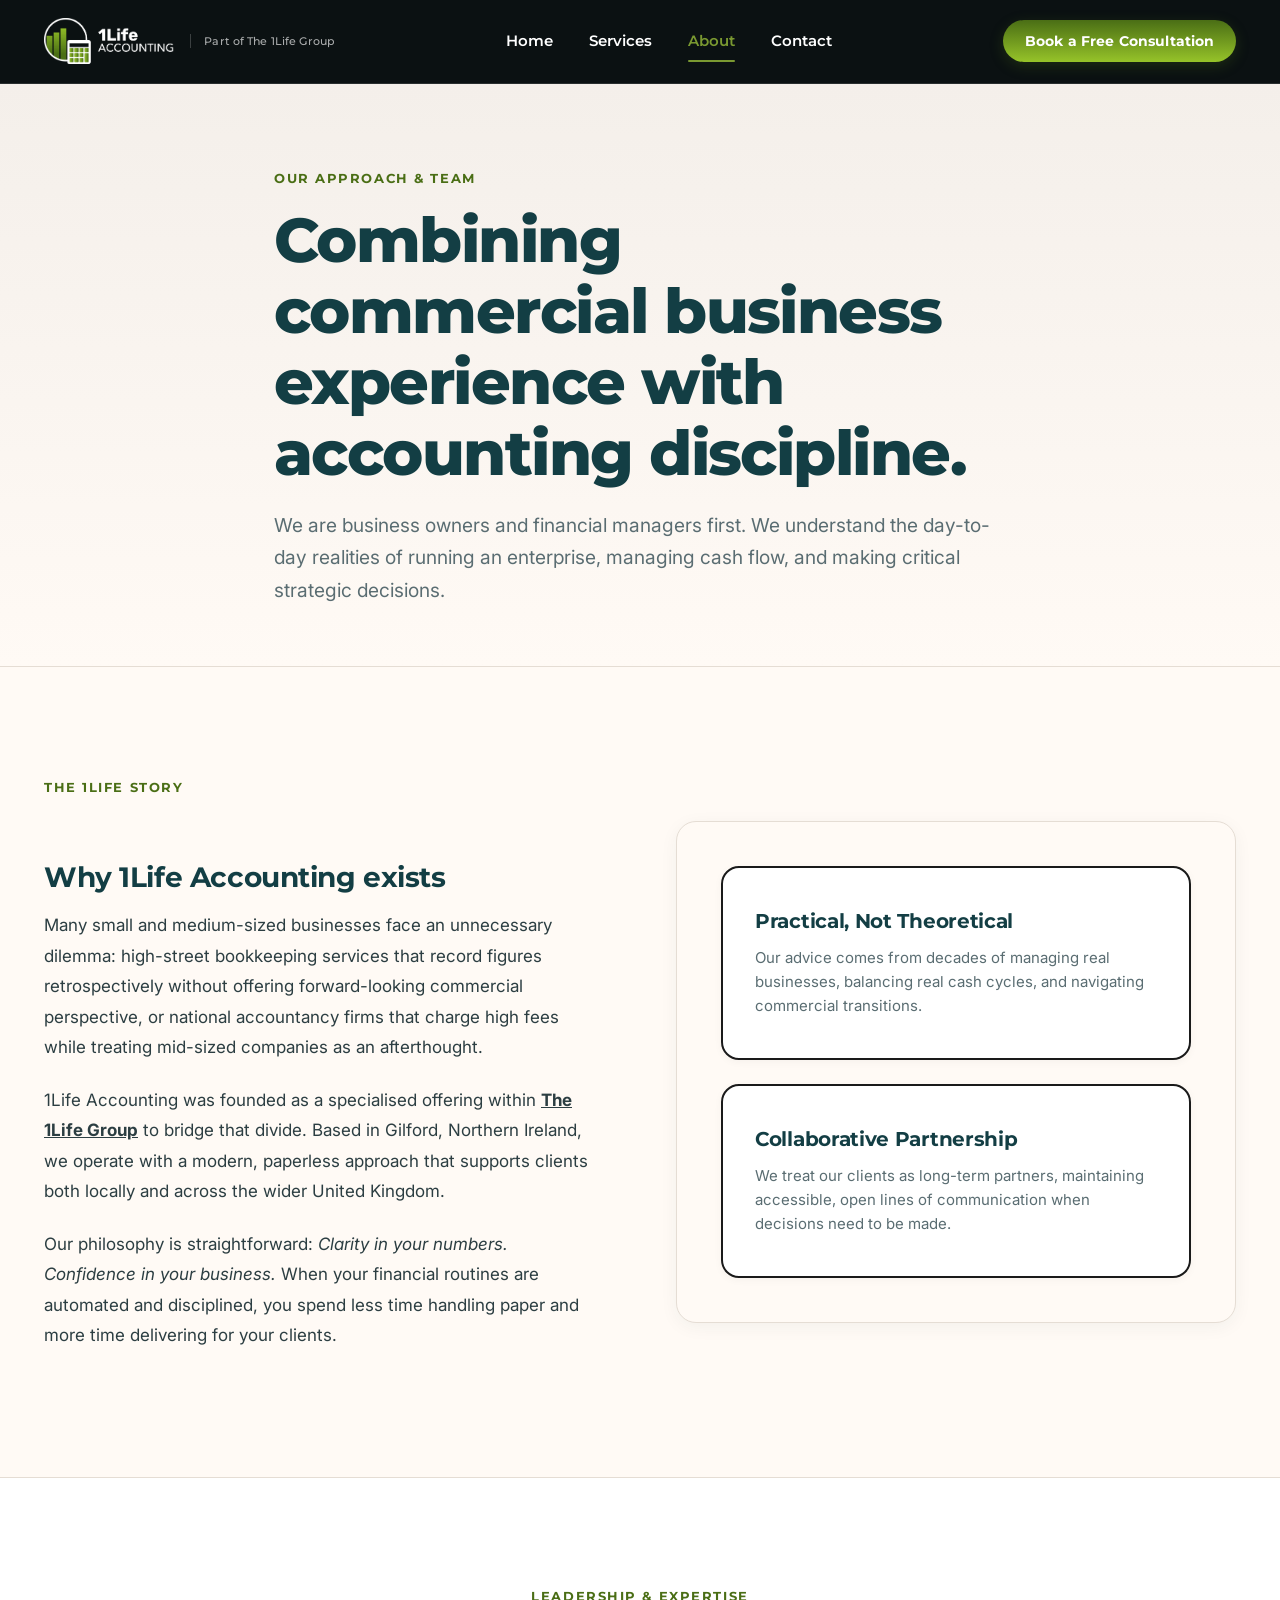
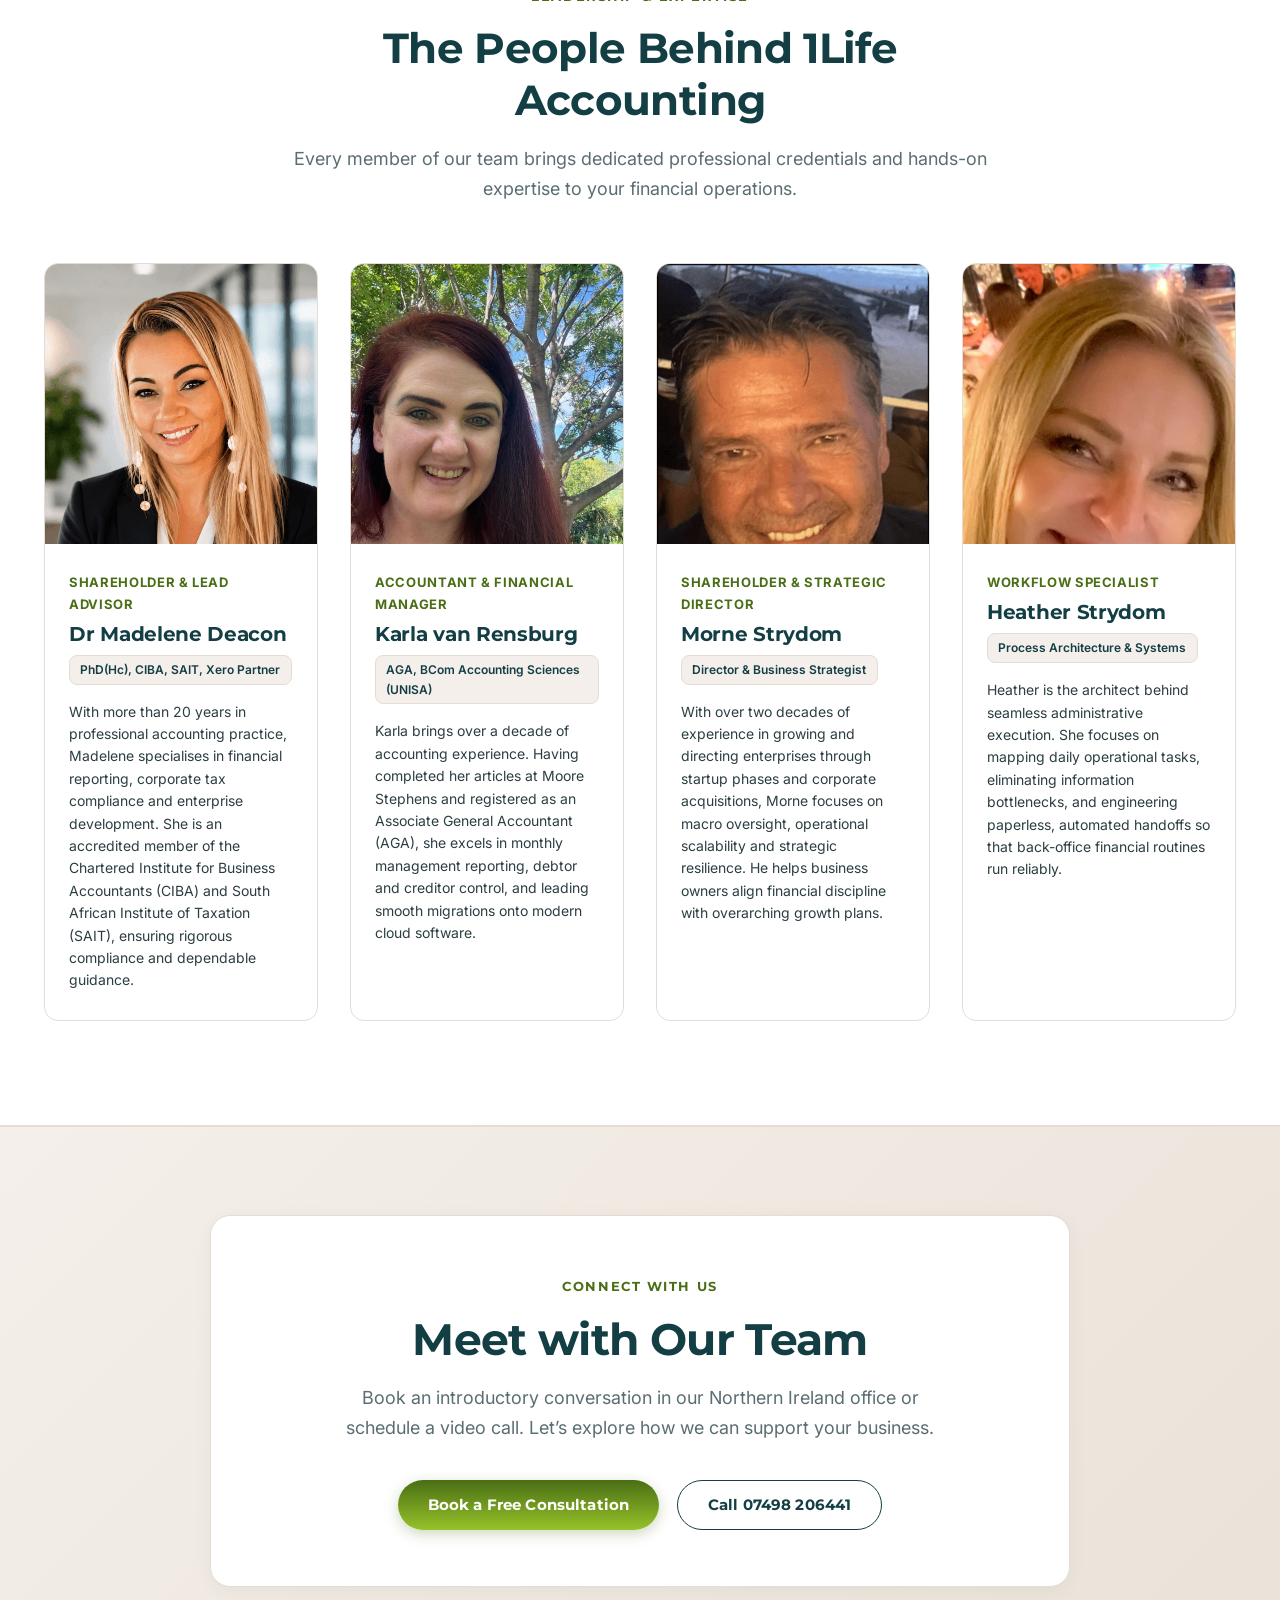
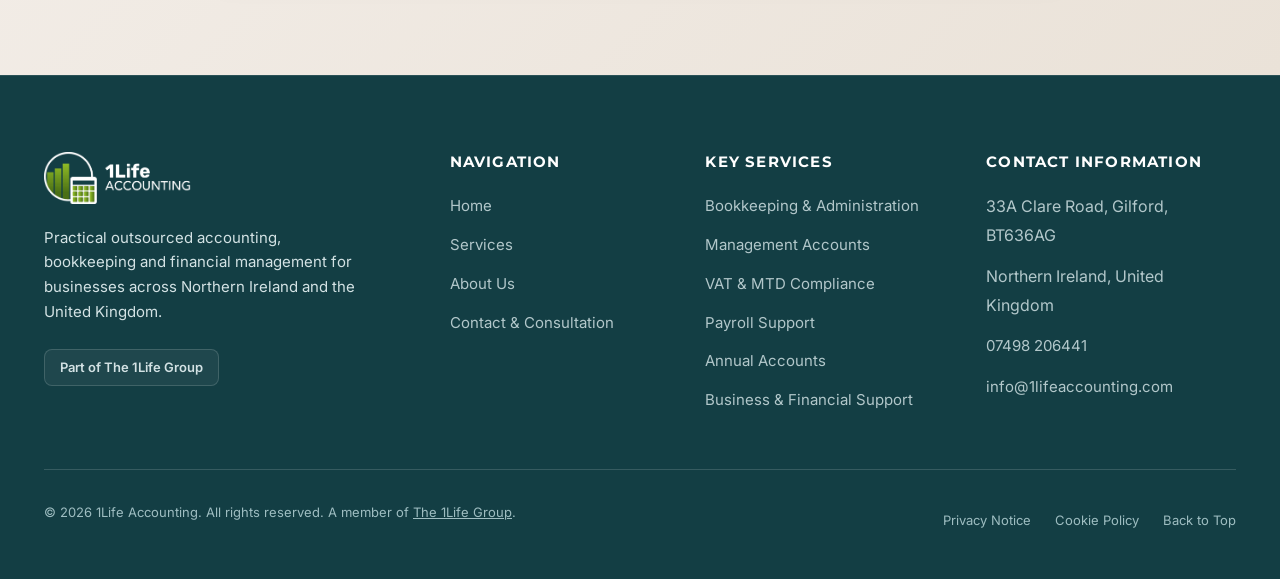
==== commit dd085294: "Update accounting brand header and social preview" ====
--- a/about/index.html
+++ b/about/index.html
@@ -11,7 +11,12 @@
   <meta property="og:url" content="https://1lifeaccounting.com/about/">
   <meta property="og:title" content="About Us | 1Life Accounting">
   <meta property="og:description" content="Meet the team combining practical commercial experience with disciplined accounting standards.">
-  <meta property="og:image" content="https://1lifeaccounting.com/assets/images/logo.png">
+  <meta property="og:image" content="https://1lifeaccounting.com/assets/images/1life-accounting-social.jpg">
+  <meta property="og:image:width" content="1200">
+  <meta property="og:image:height" content="630">
+  <meta property="og:image:alt" content="1Life Accounting — clarity in your numbers, confidence in your business. Part of The 1Life Group.">
+  <meta name="twitter:card" content="summary_large_image">
+  <meta name="twitter:image" content="https://1lifeaccounting.com/assets/images/1life-accounting-social.jpg">
 
   <link rel="preconnect" href="https://fonts.googleapis.com">
   <link rel="preconnect" href="https://fonts.gstatic.com" crossorigin>
@@ -33,9 +38,9 @@
     <div class="container nav-container">
       <div class="brand-group">
         <a href="../" class="brand-link" aria-label="1Life Accounting - Home">
-          <img src="../assets/images/logo.png" alt="1Life Accounting Logo" class="brand-logo-img">
+          <img src="../assets/images/1life-accounting-logo-white.png" alt="1Life Accounting" class="brand-logo-img" width="1374" height="487">
         </a>
-        <a href="https://www.the1lifegroup.com" class="brand-relationship" target="_blank" rel="noopener noreferrer">Part of The 1Life Group</a>
+        <a href="https://the1lifegroup.com" class="brand-relationship" target="_blank" rel="noopener noreferrer">Part of The 1Life Group</a>
       </div>
 
       <nav class="nav-menu" id="primary-nav" aria-label="Main Navigation">
@@ -194,9 +199,9 @@
     <div class="container">
       <div class="footer-grid">
         <div class="footer-brand-col">
-          <img src="../assets/images/logo.png" alt="1Life Accounting Logo">
+          <img src="../assets/images/1life-accounting-logo-white.png" alt="1Life Accounting" width="1374" height="487">
           <p>Practical outsourced accounting, bookkeeping and financial management for businesses across Northern Ireland and the United Kingdom.</p>
-          <a href="https://www.the1lifegroup.com" class="footer-group-badge" target="_blank" rel="noopener noreferrer">Part of The 1Life Group</a>
+          <a href="https://the1lifegroup.com" class="footer-group-badge" target="_blank" rel="noopener noreferrer">Part of The 1Life Group</a>
         </div>
 
         <div class="footer-col">
--- a/css/style.css
+++ b/css/style.css
@@ -146,6 +146,13 @@
   padding-right: 1.5rem;
 }
 
+@media (max-width: 480px) {
+  .container {
+    padding-left: 1rem;
+    padding-right: 1rem;
+  }
+}
+
 /* ==========================================================================
    Typography Hierarchy
    ========================================================================== */
@@ -239,10 +246,11 @@
   transition: all var(--transition-fast);
   cursor: pointer;
   border: 1.5px solid transparent;
-  white-space: nowrap;
+  white-space: normal;
+  text-align: center;
   text-decoration: none;
   min-height: 50px;
-  line-height: 1;
+  line-height: 1.25;
 }
 
 /* Primary Brand Button: 1Life Signature Green Gradient Pill */
@@ -334,7 +342,7 @@
 .brand-group {
   display: flex;
   align-items: center;
-  gap: 0.85rem;
+  gap: 1rem;
   flex-shrink: 0;
 }
 
@@ -345,20 +353,20 @@
 }
 
 .brand-logo-img {
-  height: 40px;
+  height: 46px;
   width: auto;
+  display: block;
 }
 
 .brand-relationship {
   font-family: var(--font-heading);
-  font-size: 0.75rem;
-  font-weight: 600;
+  font-size: 0.7rem;
+  font-weight: 500;
   color: rgba(255, 255, 255, 0.65);
   border-left: 1px solid rgba(255, 255, 255, 0.2);
   padding-left: 0.85rem;
   line-height: 1.25;
-  text-transform: uppercase;
-  letter-spacing: 0.05em;
+  letter-spacing: 0.01em;
   text-decoration: none;
   transition: color var(--transition-fast);
 }
@@ -368,8 +376,17 @@
 }
 
 @media (max-width: 520px) {
+  .brand-group {
+    align-items: flex-start;
+    flex-direction: column;
+    gap: 0.25rem;
+  }
+
   .brand-relationship {
-    display: none;
+    border-left: 0;
+    padding-left: 0;
+    font-size: 0.625rem;
+    letter-spacing: 0.035em;
   }
 }
 
@@ -430,14 +447,17 @@
   display: block;
 }
 
-/* Mobile Nav Drawer */
-@media (max-width: 860px) {
+/* Mobile Nav Drawer and Responsive Header */
+@media (max-width: 1040px) {
   .menu-toggle {
     display: flex;
   }
+  .nav-actions .btn {
+    display: none;
+  }
   .nav-menu {
     position: fixed;
-    top: 75px;
+    top: 82px;
     left: 0;
     right: 0;
     background-color: #0b1112;
@@ -445,7 +465,7 @@
     flex-direction: column;
     padding: 2rem 1.5rem;
     gap: 1.5rem;
-    align-items: flex-start;
+    align-items: stretch;
     box-shadow: 0 10px 30px rgba(0, 0, 0, 0.5);
     transform: translateY(-130%);
     opacity: 0;
@@ -462,6 +482,24 @@
     width: 100%;
     padding: 0.5rem 0;
     color: #ffffff;
+  }
+  .nav-menu-cta {
+    display: inline-flex;
+    margin-top: 0.75rem;
+    width: 100%;
+    justify-content: center;
+  }
+}
+
+@media (min-width: 1041px) {
+  .nav-menu-cta {
+    display: none;
+  }
+}
+
+@media (max-width: 520px) {
+  .nav-menu {
+    top: 100px;
   }
 }
 
@@ -779,8 +817,24 @@
 }
 
 .section-cta-wrap {
-  text-align: center;
+  display: flex;
+  align-items: center;
+  justify-content: center;
+  gap: 1rem;
+  flex-wrap: wrap;
   margin-top: 2.25rem;
+}
+
+@media (max-width: 540px) {
+  .section-cta-wrap {
+    flex-direction: column;
+    align-items: stretch;
+    gap: 0.85rem;
+  }
+  .section-cta-wrap .btn {
+    width: 100%;
+    text-align: center;
+  }
 }
 
 @media (max-width: 980px) {
@@ -893,6 +947,15 @@
   .editorial-grid {
     grid-template-columns: 1fr;
     gap: 3rem;
+  }
+}
+
+@media (max-width: 480px) {
+  .editorial-visual {
+    padding: 2rem 1.25rem;
+  }
+  .step-card {
+    padding: 2rem 1.25rem;
   }
 }
 
@@ -1300,6 +1363,12 @@
   box-shadow: none;
 }
 
+@media (max-width: 480px) {
+  .contact-info-card {
+    padding: 2rem 1.25rem;
+  }
+}
+
 .contact-info-list {
   display: flex;
   flex-direction: column;
@@ -1345,6 +1414,7 @@
   font-weight: 600;
   color: var(--color-deep-teal);
   line-height: 1.5;
+  word-break: break-word;
 }
 
 .form-card {
@@ -1460,11 +1530,17 @@
 
 @media (max-width: 900px) {
   .contact-layout {
-    grid-template-columns: 1fr;
+    grid-template-columns: minmax(0, 1fr);
     gap: 3rem;
   }
   .form-card {
     padding: 2rem 1.5rem;
+  }
+}
+
+@media (max-width: 480px) {
+  .form-card {
+    padding: 2rem 1rem;
   }
 }
 
@@ -1493,8 +1569,9 @@
 }
 
 .footer-brand-col img {
-  height: 40px;
+  height: 52px;
   width: auto;
+  max-width: 100%;
   margin-bottom: 1.35rem;
 }
 
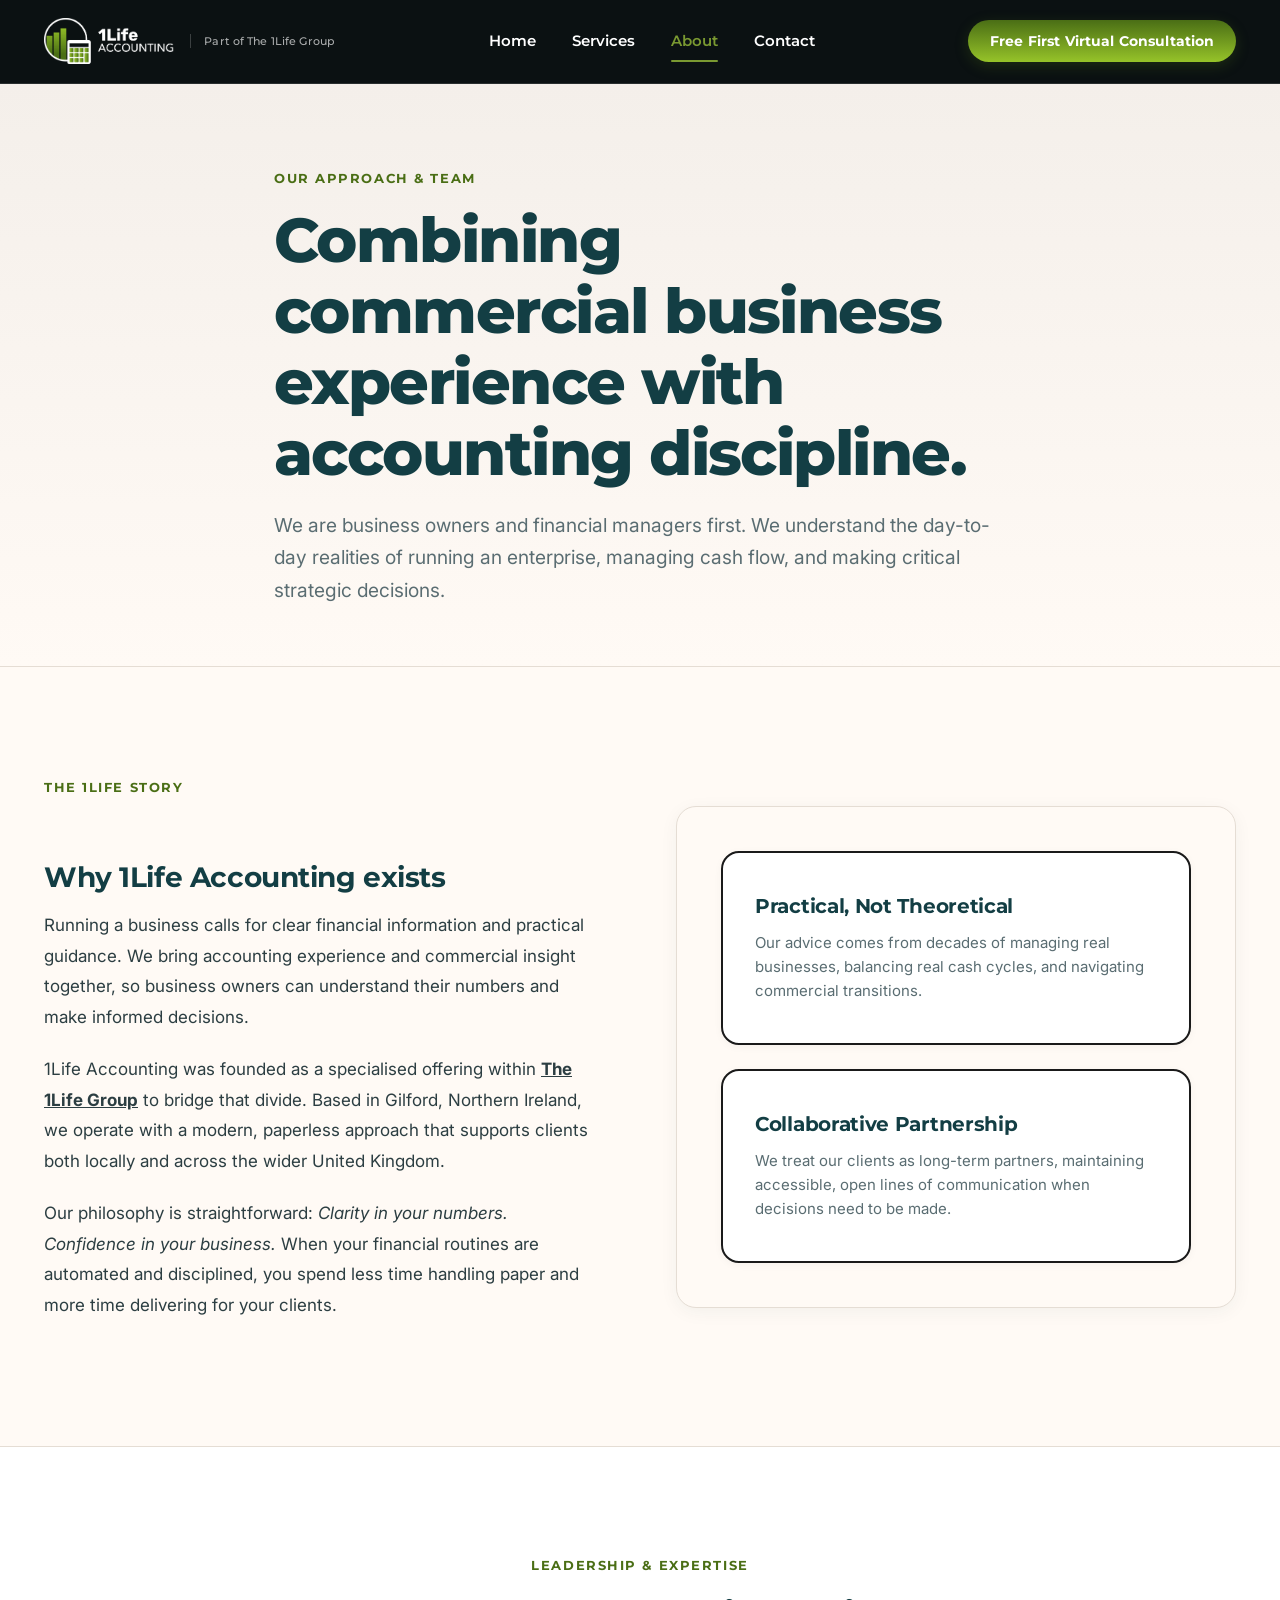
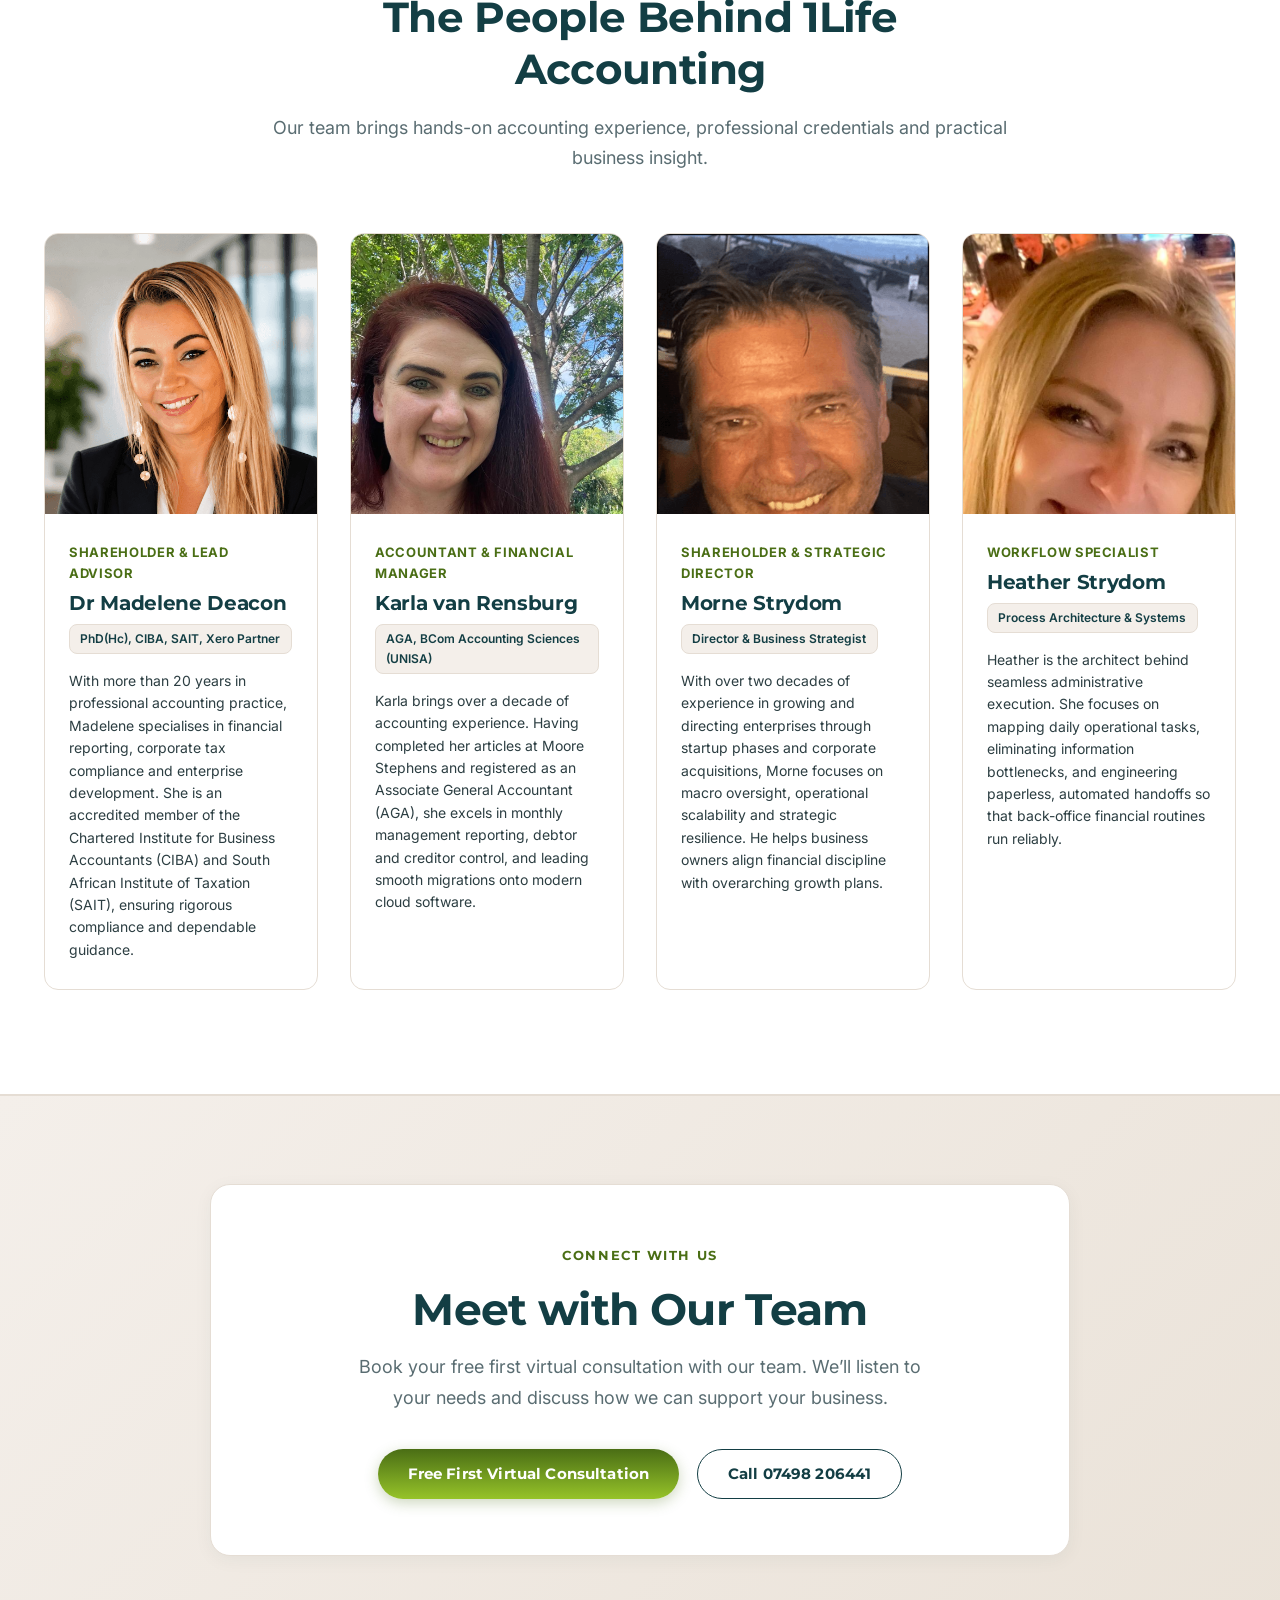
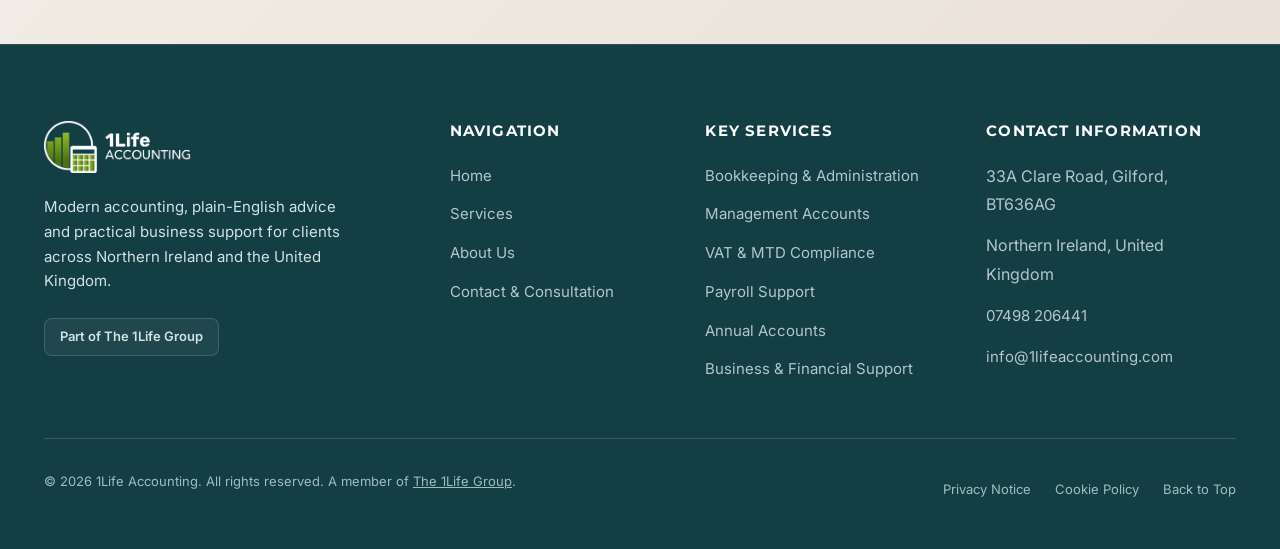
==== commit 663f693e: "Refresh 1Life Accounting positioning and content" ====
--- a/about/index.html
+++ b/about/index.html
@@ -51,7 +51,7 @@
       </nav>
 
       <div class="nav-actions">
-        <a href="../contact/" class="btn btn-primary btn-sm cta-track" data-cta="header-book">Book a Free Consultation</a>
+        <a href="../contact/" class="btn btn-primary btn-sm cta-track" data-cta="header-book">Free First Virtual Consultation</a>
         <button class="menu-toggle" id="menu-toggle" aria-label="Toggle navigation menu" aria-expanded="false" aria-controls="primary-nav">
           <svg fill="none" stroke="currentColor" viewBox="0 0 24 24" aria-hidden="true">
             <path stroke-linecap="round" stroke-linejoin="round" stroke-width="2" d="M4 6h16M4 12h16M4 18h16" />
@@ -80,7 +80,7 @@
             <div class="eyebrow">The 1Life Story</div>
             <h2>Why 1Life Accounting exists</h2>
             <p>
-              Many small and medium-sized businesses face an unnecessary dilemma: high-street bookkeeping services that record figures retrospectively without offering forward-looking commercial perspective, or national accountancy firms that charge high fees while treating mid-sized companies as an afterthought.
+              Running a business calls for clear financial information and practical guidance. We bring accounting experience and commercial insight together, so business owners can understand their numbers and make informed decisions.
             </p>
             <p>
               1Life Accounting was founded as a specialised offering within <strong><a href="https://www.the1lifegroup.com" target="_blank" rel="noopener noreferrer" style="color: inherit; text-decoration: underline;">The 1Life Group</a></strong> to bridge that divide. Based in Gilford, Northern Ireland, we operate with a modern, paperless approach that supports clients both locally and across the wider United Kingdom.
@@ -111,7 +111,7 @@
           <div class="eyebrow">Leadership & Expertise</div>
           <h2 class="section-title">The People Behind 1Life Accounting</h2>
           <p class="section-subtitle">
-            Every member of our team brings dedicated professional credentials and hands-on expertise to your financial operations.
+            Our team brings hands-on accounting experience, professional credentials and practical business insight.
           </p>
         </div>
 
@@ -185,9 +185,9 @@
         <div class="conversion-box">
           <div class="eyebrow" style="background-color: var(--color-white);">Connect With Us</div>
           <h2>Meet with Our Team</h2>
-          <p>Book an introductory conversation in our Northern Ireland office or schedule a video call. Let’s explore how we can support your business.</p>
+          <p>Book your free first virtual consultation with our team. We’ll listen to your needs and discuss how we can support your business.</p>
           <div class="conversion-box-actions">
-            <a href="../contact/" class="btn btn-primary cta-track" data-cta="about-page-book">Book a Free Consultation</a>
+            <a href="../contact/" class="btn btn-primary cta-track" data-cta="about-page-book">Free First Virtual Consultation</a>
             <a href="tel:07498206441" class="btn btn-outline phone-track">Call 07498 206441</a>
           </div>
         </div>
@@ -200,7 +200,7 @@
       <div class="footer-grid">
         <div class="footer-brand-col">
           <img src="../assets/images/1life-accounting-logo-white.png" alt="1Life Accounting" width="1374" height="487">
-          <p>Practical outsourced accounting, bookkeeping and financial management for businesses across Northern Ireland and the United Kingdom.</p>
+          <p>Modern accounting, plain-English advice and practical business support for clients across Northern Ireland and the United Kingdom.</p>
           <a href="https://the1lifegroup.com" class="footer-group-badge" target="_blank" rel="noopener noreferrer">Part of The 1Life Group</a>
         </div>
 
--- a/css/style.css
+++ b/css/style.css
@@ -639,6 +639,26 @@
   gap: 2.25rem;
 }
 
+.benefits-grid {
+  display: grid;
+  grid-template-columns: repeat(6, minmax(0, 1fr));
+  gap: 1.5rem;
+}
+
+.benefits-grid .trust-pillar {
+  grid-column: span 2;
+}
+
+@media (min-width: 861px) {
+  .benefits-grid .trust-pillar:nth-child(4) {
+    grid-column: 2 / span 2;
+  }
+
+  .benefits-grid .trust-pillar:nth-child(5) {
+    grid-column: 4 / span 2;
+  }
+}
+
 .trust-pillar {
   display: flex;
   flex-direction: column;
@@ -699,15 +719,35 @@
 }
 
 @media (max-width: 860px) {
-  .trust-grid {
+  .trust-grid,
+  .benefits-grid {
     grid-template-columns: repeat(2, 1fr);
     gap: 2rem 1.5rem;
   }
+
+  .benefits-grid .trust-pillar:nth-child(4),
+  .benefits-grid .trust-pillar:nth-child(5) {
+    grid-column: span 1;
+  }
+
+  .benefits-grid .trust-pillar { grid-column: span 1; }
+
+  .benefits-grid .trust-pillar:last-child {
+    grid-column: 1 / -1;
+    width: calc(50% - 0.75rem);
+    justify-self: center;
+  }
 }
 
 @media (max-width: 520px) {
-  .trust-grid {
+  .trust-grid,
+  .benefits-grid {
     grid-template-columns: 1fr;
+  }
+
+  .benefits-grid .trust-pillar:last-child {
+    grid-column: auto;
+    width: 100%;
   }
 }
 
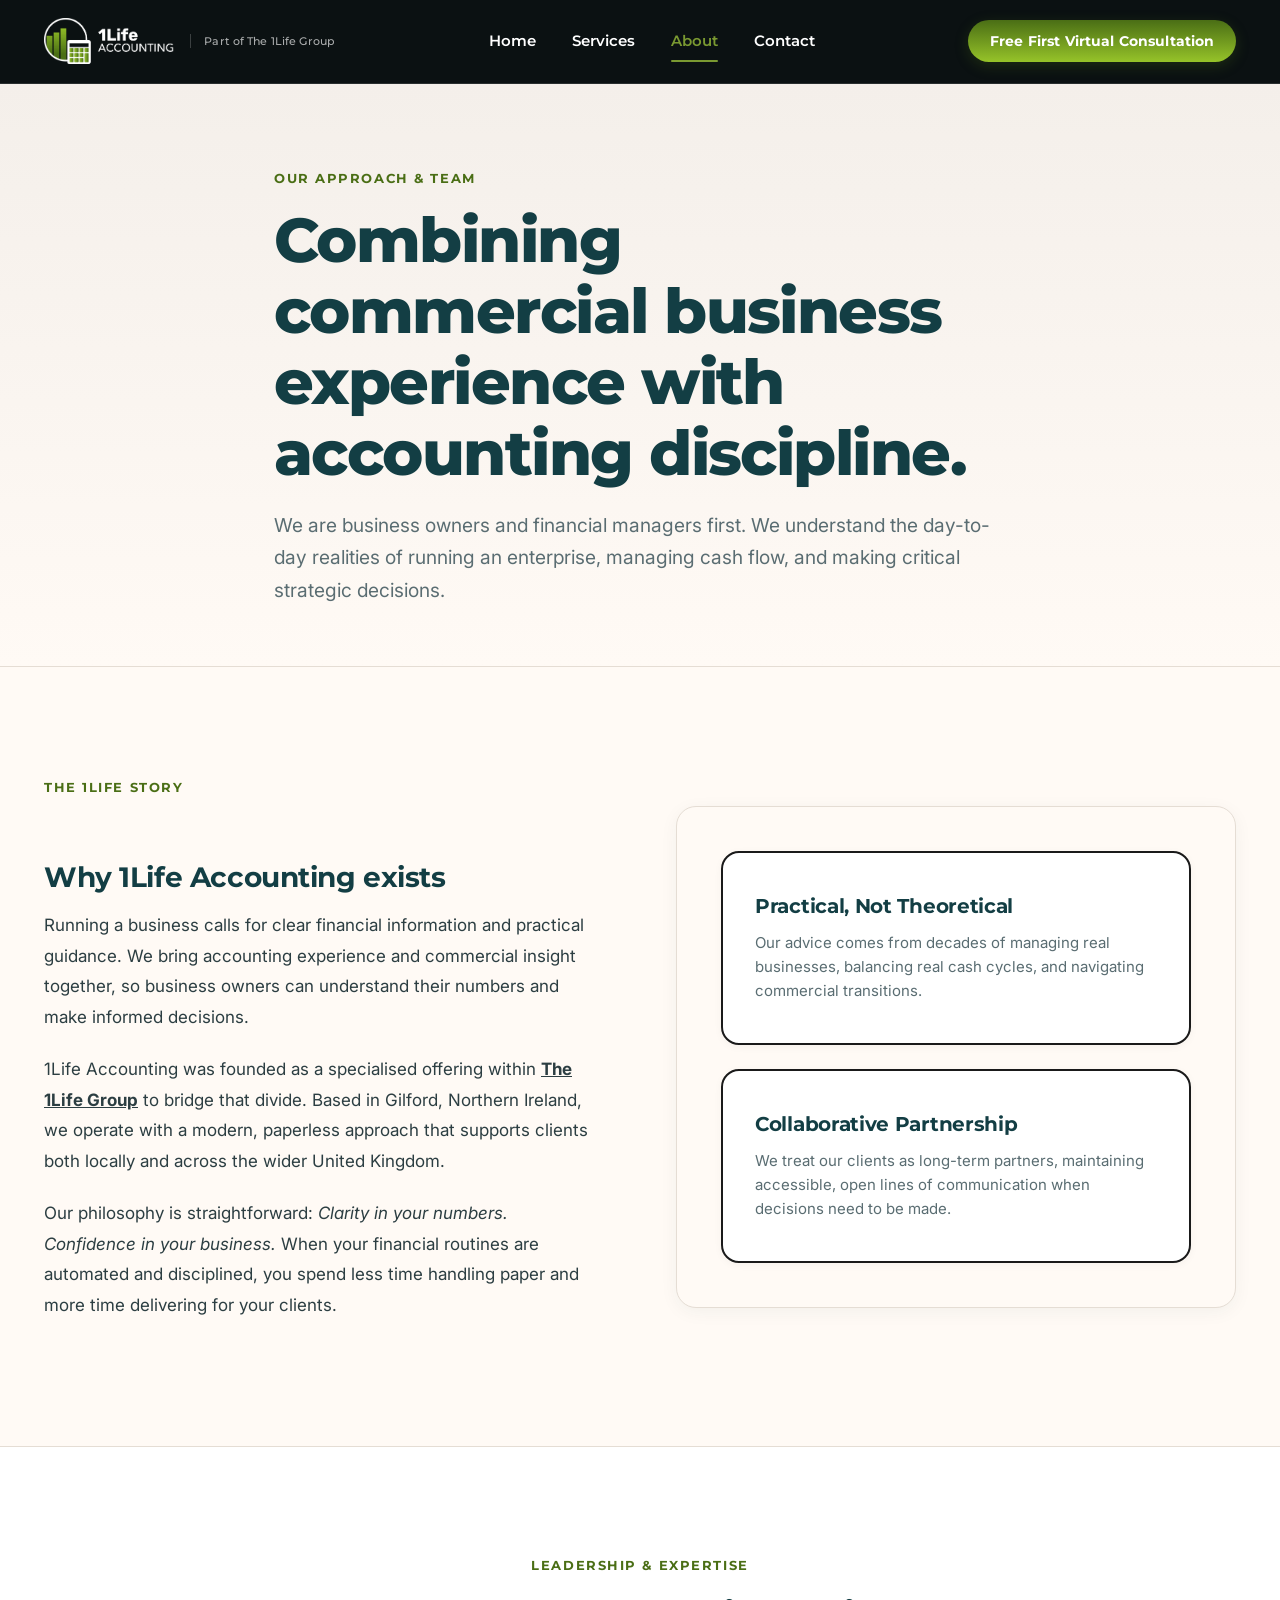
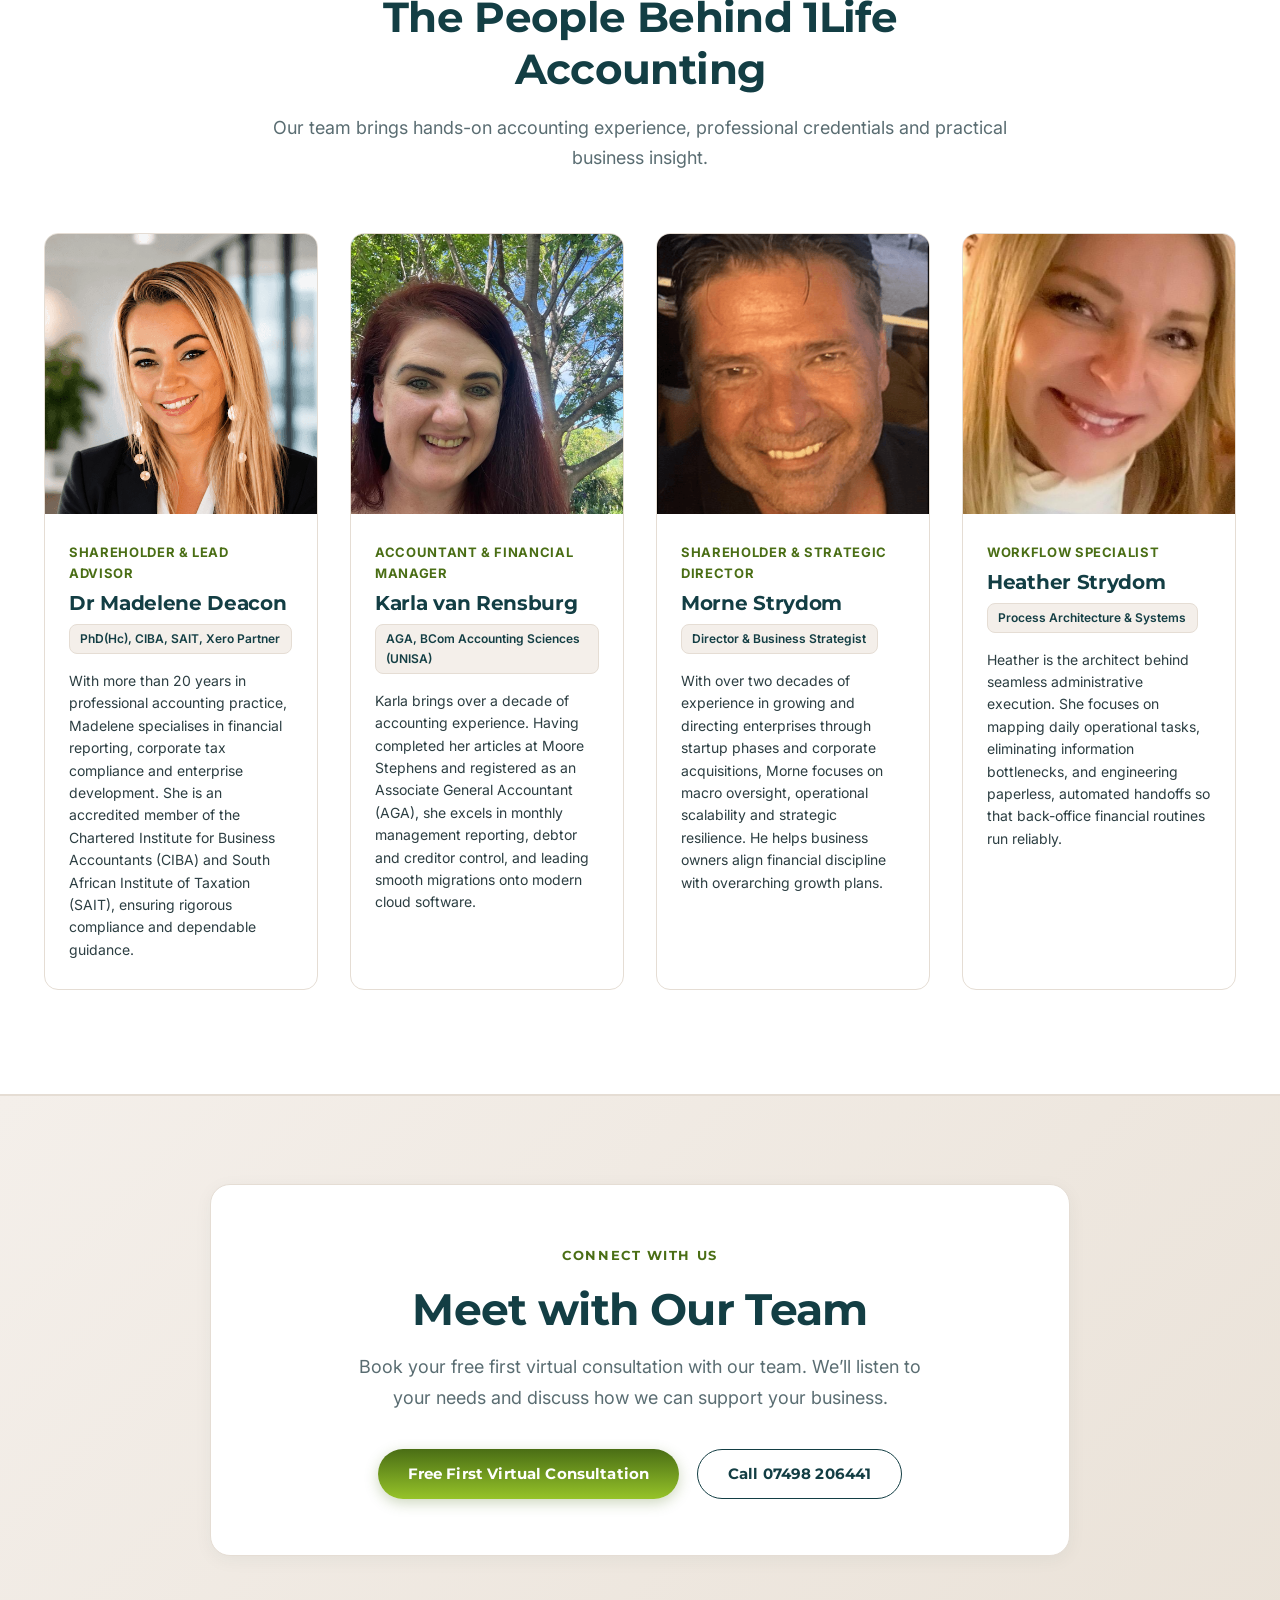
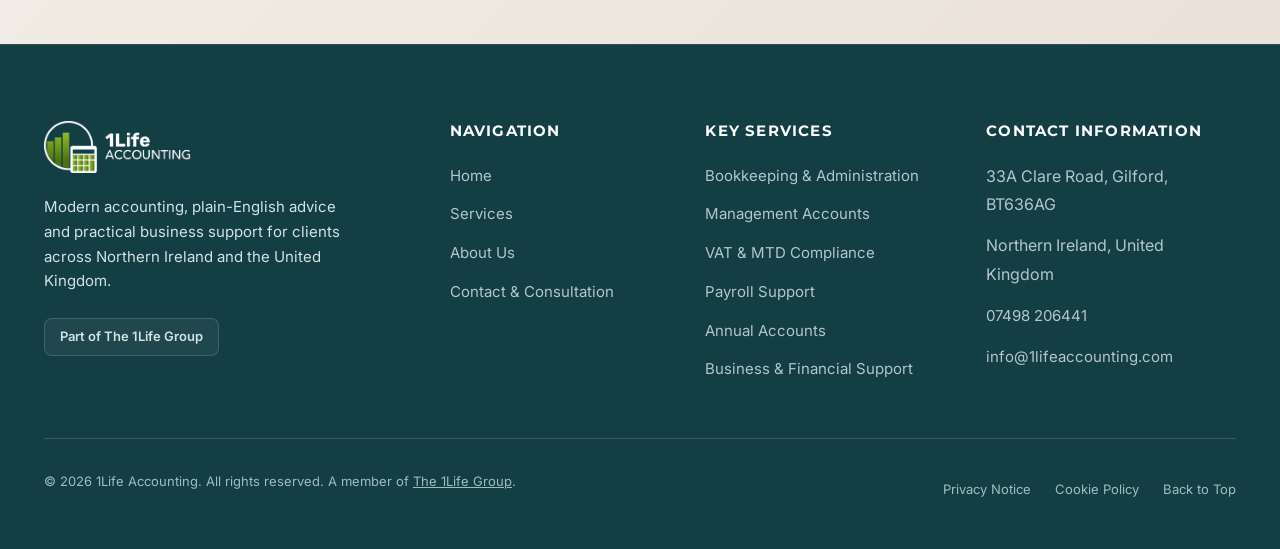
==== commit 23b8ac57: "Adjust Morne and Heather portrait crops" ====
--- a/about/index.html
+++ b/about/index.html
@@ -149,7 +149,7 @@
           <!-- Morne Strydom -->
           <div class="team-profile-card">
             <div class="team-image-container">
-              <img src="../assets/images/morne-strydom.jpg" alt="Morne Strydom - Shareholder & Strategic Director">
+              <img class="portrait-morne" src="../assets/images/morne-strydom.jpg" alt="Morne Strydom - Shareholder & Strategic Director">
             </div>
             <div class="team-card-body">
               <span class="team-member-role">Shareholder & Strategic Director</span>
@@ -164,7 +164,7 @@
           <!-- Heather Strydom -->
           <div class="team-profile-card">
             <div class="team-image-container">
-              <img src="../assets/images/heather-strydom.jpg" alt="Heather Strydom - Workflow Specialist">
+              <img class="portrait-heather" src="../assets/images/heather-strydom.jpg" alt="Heather Strydom - Workflow Specialist">
             </div>
             <div class="team-card-body">
               <span class="team-member-role">Workflow Specialist</span>
--- a/css/style.css
+++ b/css/style.css
@@ -1198,6 +1198,15 @@
   transition: transform 0.4s ease;
 }
 
+/* Frame these tighter source portraits so the full face remains visible. */
+.team-image-container img.portrait-morne {
+  object-position: center 50%;
+}
+
+.team-image-container img.portrait-heather {
+  object-position: center 50%;
+}
+
 .team-profile-card:hover .team-image-container img {
   transform: scale(1.03);
 }
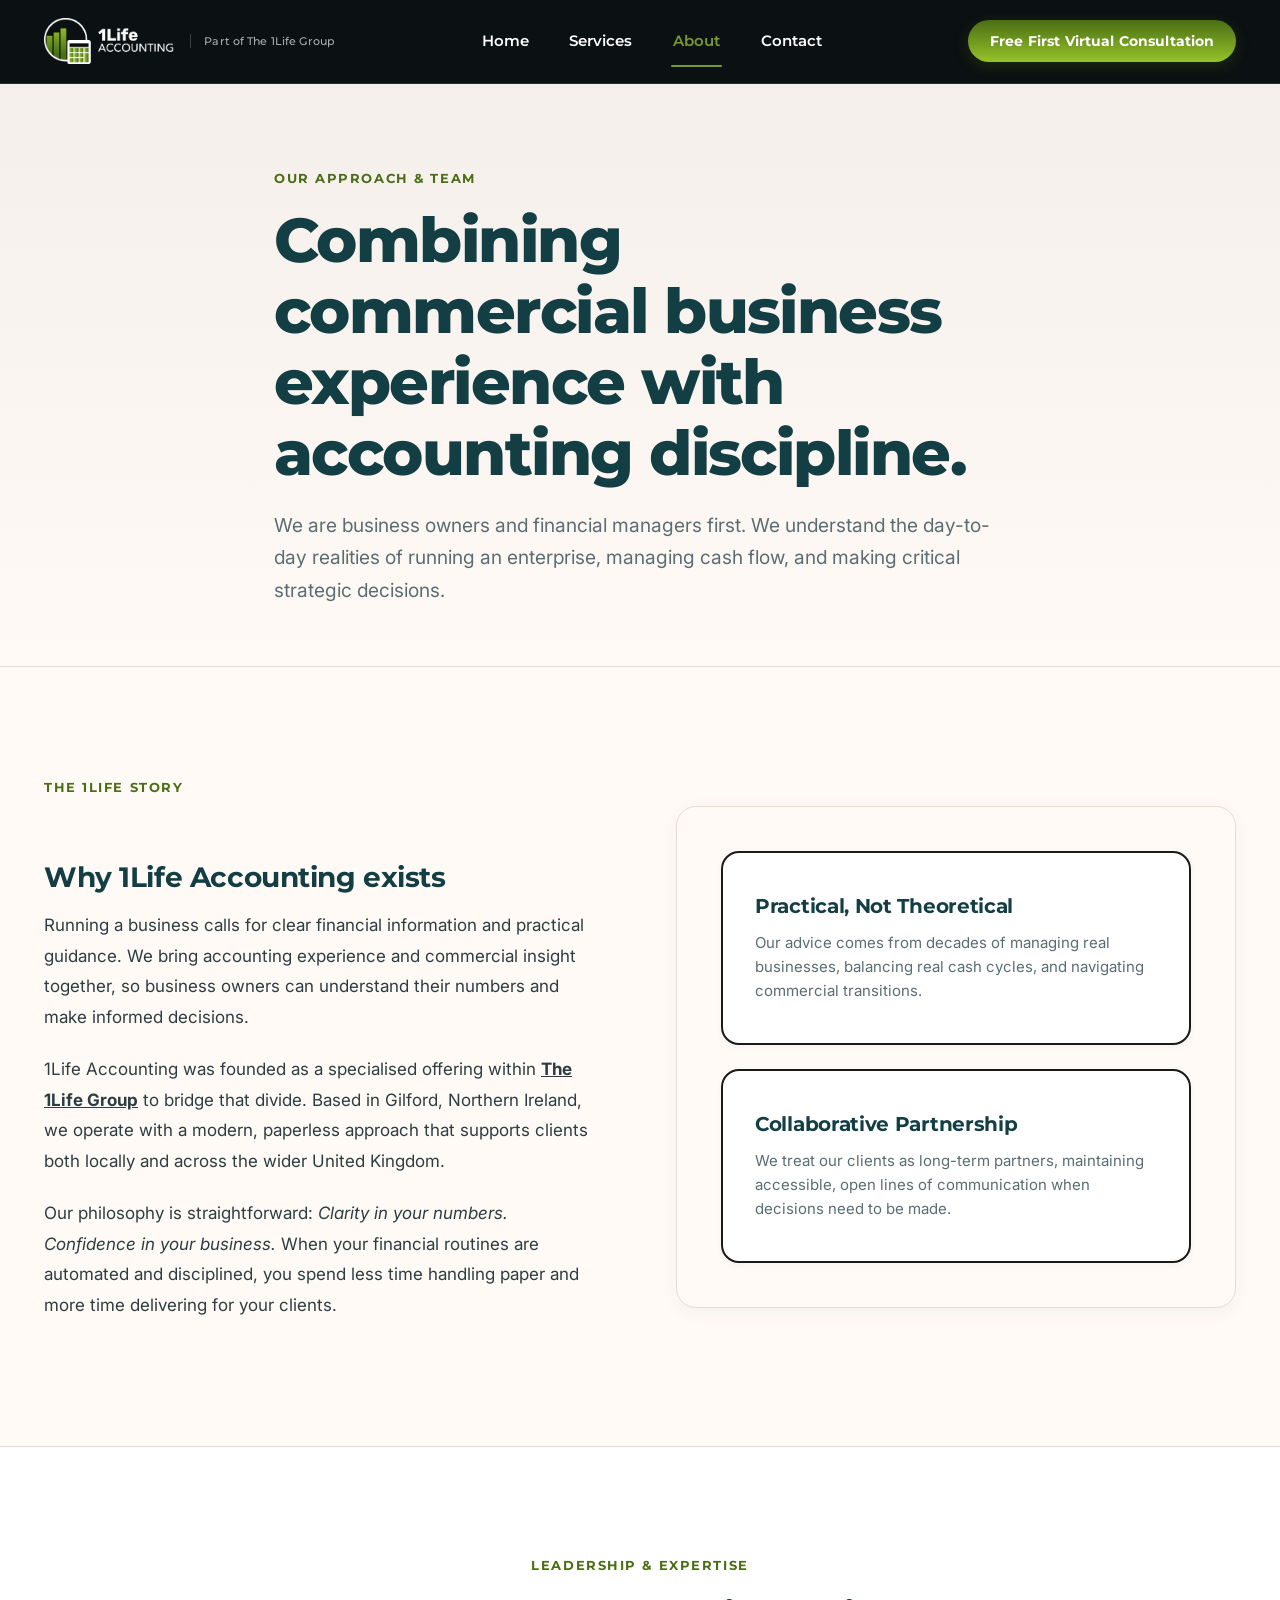
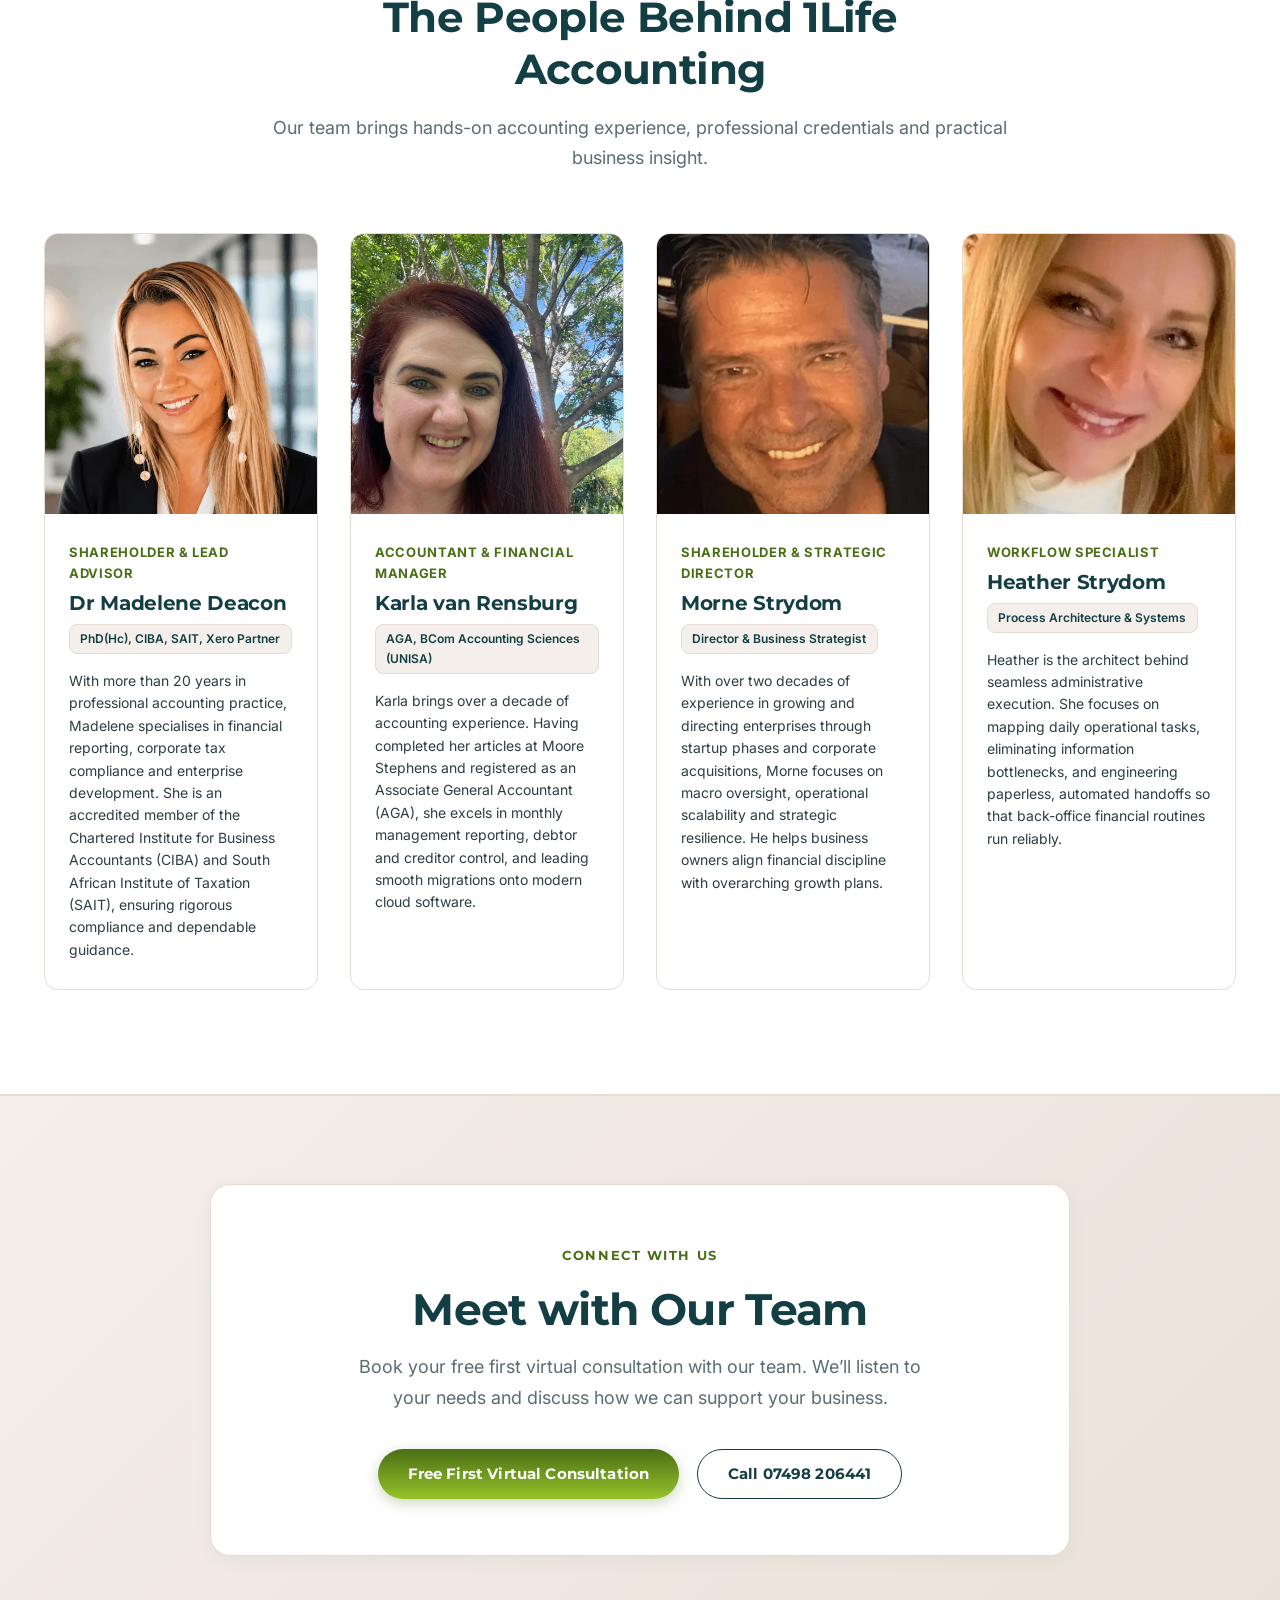
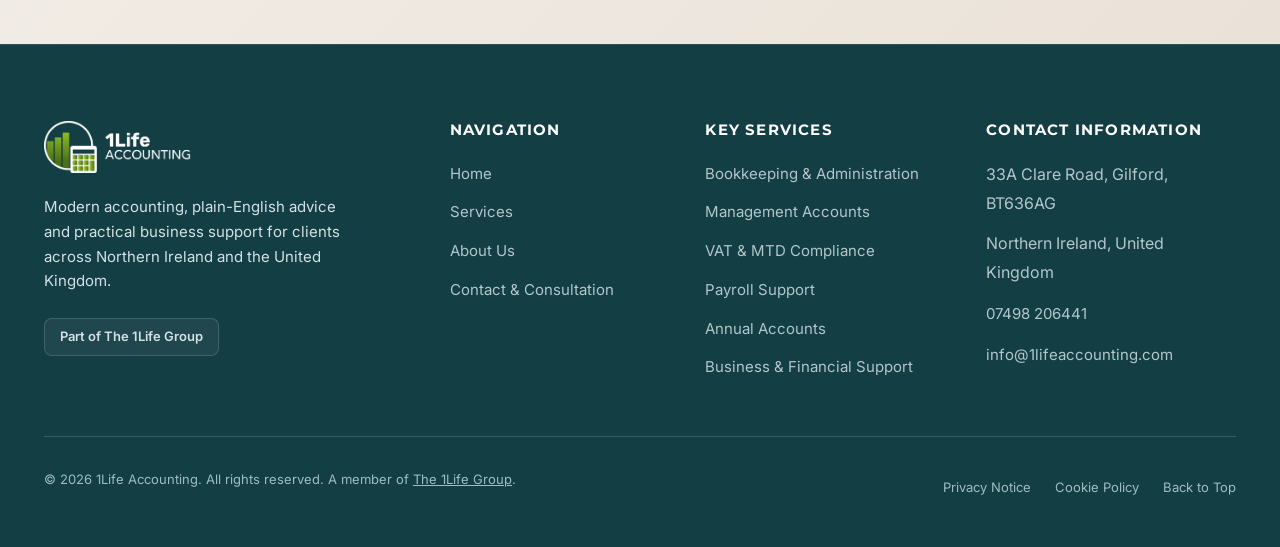
==== commit 4e97931e: "Improve site performance and SEO metadata" ====
--- a/about/index.html
+++ b/about/index.html
@@ -3,19 +3,23 @@
 <head>
   <meta charset="UTF-8">
   <meta name="viewport" content="width=device-width, initial-scale=1.0">
-  <title>About Us | 1Life Accounting | Experienced UK Financial Advisors</title>
+  <title>About 1Life Accounting | Our Team & Approach</title>
   <meta name="description" content="Meet the experienced team behind 1Life Accounting. Combining commercial leadership, rigorous accounting discipline, and workflow systems to help UK businesses thrive.">
   <link rel="canonical" href="https://1lifeaccounting.com/about/">
 
   <meta property="og:type" content="website">
+  <meta property="og:site_name" content="1Life Accounting">
+  <meta property="og:locale" content="en_GB">
   <meta property="og:url" content="https://1lifeaccounting.com/about/">
-  <meta property="og:title" content="About Us | 1Life Accounting">
-  <meta property="og:description" content="Meet the team combining practical commercial experience with disciplined accounting standards.">
+  <meta property="og:title" content="About 1Life Accounting | Our Team & Approach">
+  <meta property="og:description" content="Meet the experienced team behind 1Life Accounting. Combining commercial leadership, rigorous accounting discipline, and workflow systems to help UK businesses thrive.">
   <meta property="og:image" content="https://1lifeaccounting.com/assets/images/1life-accounting-social.jpg">
   <meta property="og:image:width" content="1200">
   <meta property="og:image:height" content="630">
   <meta property="og:image:alt" content="1Life Accounting — clarity in your numbers, confidence in your business. Part of The 1Life Group.">
   <meta name="twitter:card" content="summary_large_image">
+  <meta name="twitter:title" content="About 1Life Accounting | Our Team & Approach">
+  <meta name="twitter:description" content="Meet the experienced team behind 1Life Accounting. Combining commercial leadership, rigorous accounting discipline, and workflow systems to help UK businesses thrive.">
   <meta name="twitter:image" content="https://1lifeaccounting.com/assets/images/1life-accounting-social.jpg">
 
   <link rel="preconnect" href="https://fonts.googleapis.com">
@@ -119,7 +123,7 @@
           <!-- Madelene Deacon -->
           <div class="team-profile-card">
             <div class="team-image-container">
-              <img src="../assets/images/madelene-deacon.png" alt="Dr Madelene Deacon portrait">
+              <img src="../assets/images/madelene-deacon.webp" width="500" height="717" loading="lazy" decoding="async" alt="Dr Madelene Deacon portrait">
             </div>
             <div class="team-card-body">
               <span class="team-member-role">Shareholder & Lead Advisor</span>
@@ -134,7 +138,7 @@
           <!-- Karla van Rensburg -->
           <div class="team-profile-card">
             <div class="team-image-container">
-              <img src="../assets/images/karla-van-rensburg.jpg" alt="Karla van Rensburg - Accountant & Financial Manager">
+              <img src="../assets/images/karla-van-rensburg.webp" width="960" height="1280" loading="lazy" decoding="async" alt="Karla van Rensburg - Accountant & Financial Manager">
             </div>
             <div class="team-card-body">
               <span class="team-member-role">Accountant & Financial Manager</span>
@@ -149,7 +153,7 @@
           <!-- Morne Strydom -->
           <div class="team-profile-card">
             <div class="team-image-container">
-              <img class="portrait-morne" src="../assets/images/morne-strydom.jpg" alt="Morne Strydom - Shareholder & Strategic Director">
+              <img class="portrait-morne" src="../assets/images/morne-strydom.webp" width="378" height="533" loading="lazy" decoding="async" alt="Morne Strydom - Shareholder & Strategic Director">
             </div>
             <div class="team-card-body">
               <span class="team-member-role">Shareholder & Strategic Director</span>
@@ -164,7 +168,7 @@
           <!-- Heather Strydom -->
           <div class="team-profile-card">
             <div class="team-image-container">
-              <img class="portrait-heather" src="../assets/images/heather-strydom.jpg" alt="Heather Strydom - Workflow Specialist">
+              <img class="portrait-heather" src="../assets/images/heather-strydom.webp" width="620" height="1146" loading="lazy" decoding="async" alt="Heather Strydom - Workflow Specialist">
             </div>
             <div class="team-card-body">
               <span class="team-member-role">Workflow Specialist</span>
@@ -205,7 +209,7 @@
         </div>
 
         <div class="footer-col">
-          <h4>Navigation</h4>
+          <h2>Navigation</h2>
           <ul class="footer-nav-list">
             <li><a href="../">Home</a></li>
             <li><a href="../services/">Services</a></li>
@@ -215,7 +219,7 @@
         </div>
 
         <div class="footer-col">
-          <h4>Key Services</h4>
+          <h2>Key Services</h2>
           <ul class="footer-nav-list">
             <li><a href="../services/#bookkeeping">Bookkeeping & Administration</a></li>
             <li><a href="../services/#management-accounts">Management Accounts</a></li>
@@ -227,7 +231,7 @@
         </div>
 
         <div class="footer-col">
-          <h4>Contact Information</h4>
+          <h2>Contact Information</h2>
           <ul class="footer-nav-list" style="line-height: 1.8;">
             <li>33A Clare Road, Gilford, BT636AG</li>
             <li>Northern Ireland, United Kingdom</li>
--- a/css/style.css
+++ b/css/style.css
@@ -397,11 +397,14 @@
 }
 
 .nav-link {
+  display: inline-flex;
+  align-items: center;
   font-family: var(--font-heading);
   font-size: 0.9375rem;
   font-weight: 600;
   color: #ffffff;
-  padding: 0.25rem 0;
+  min-height: 44px;
+  padding: 0.25rem 0.15rem;
   position: relative;
   transition: color var(--transition-fast);
 }
@@ -513,7 +516,7 @@
   display: flex;
   align-items: center;
   background-color: #0b1112;
-  background-image: url('../assets/images/hero-bg.jpg');
+  background-image: url('../assets/images/hero-bg.webp');
   background-size: cover;
   background-position: center center;
   background-repeat: no-repeat;
@@ -718,6 +721,21 @@
   margin: 0;
 }
 
+/* Partnership Benefits: all five cards in one row on wider screens */
+@media (min-width: 1025px) {
+  .benefits-grid {
+    grid-template-columns: repeat(5, minmax(0, 1fr));
+    gap: 1.25rem;
+  }
+
+  .benefits-grid .trust-pillar,
+  .benefits-grid .trust-pillar:nth-child(4),
+  .benefits-grid .trust-pillar:nth-child(5) {
+    grid-column: auto;
+    padding: 2rem 1.25rem;
+  }
+}
+
 @media (max-width: 860px) {
   .trust-grid,
   .benefits-grid {
@@ -971,7 +989,7 @@
   height: 22px;
 }
 
-.editorial-item-text h4 {
+.editorial-item-text h3 {
   font-size: 1.125rem;
   margin-bottom: 0.35rem;
   color: var(--color-deep-teal);
@@ -1449,7 +1467,7 @@
   height: 20px;
 }
 
-.contact-point-details h4 {
+.contact-point-details h3 {
   font-size: 0.8125rem;
   text-transform: uppercase;
   letter-spacing: 0.08em;
@@ -1651,7 +1669,7 @@
   color: #ffffff;
 }
 
-.footer-col h4 {
+.footer-col h2 {
   font-size: 0.9375rem;
   color: var(--color-surface-white);
   text-transform: uppercase;
